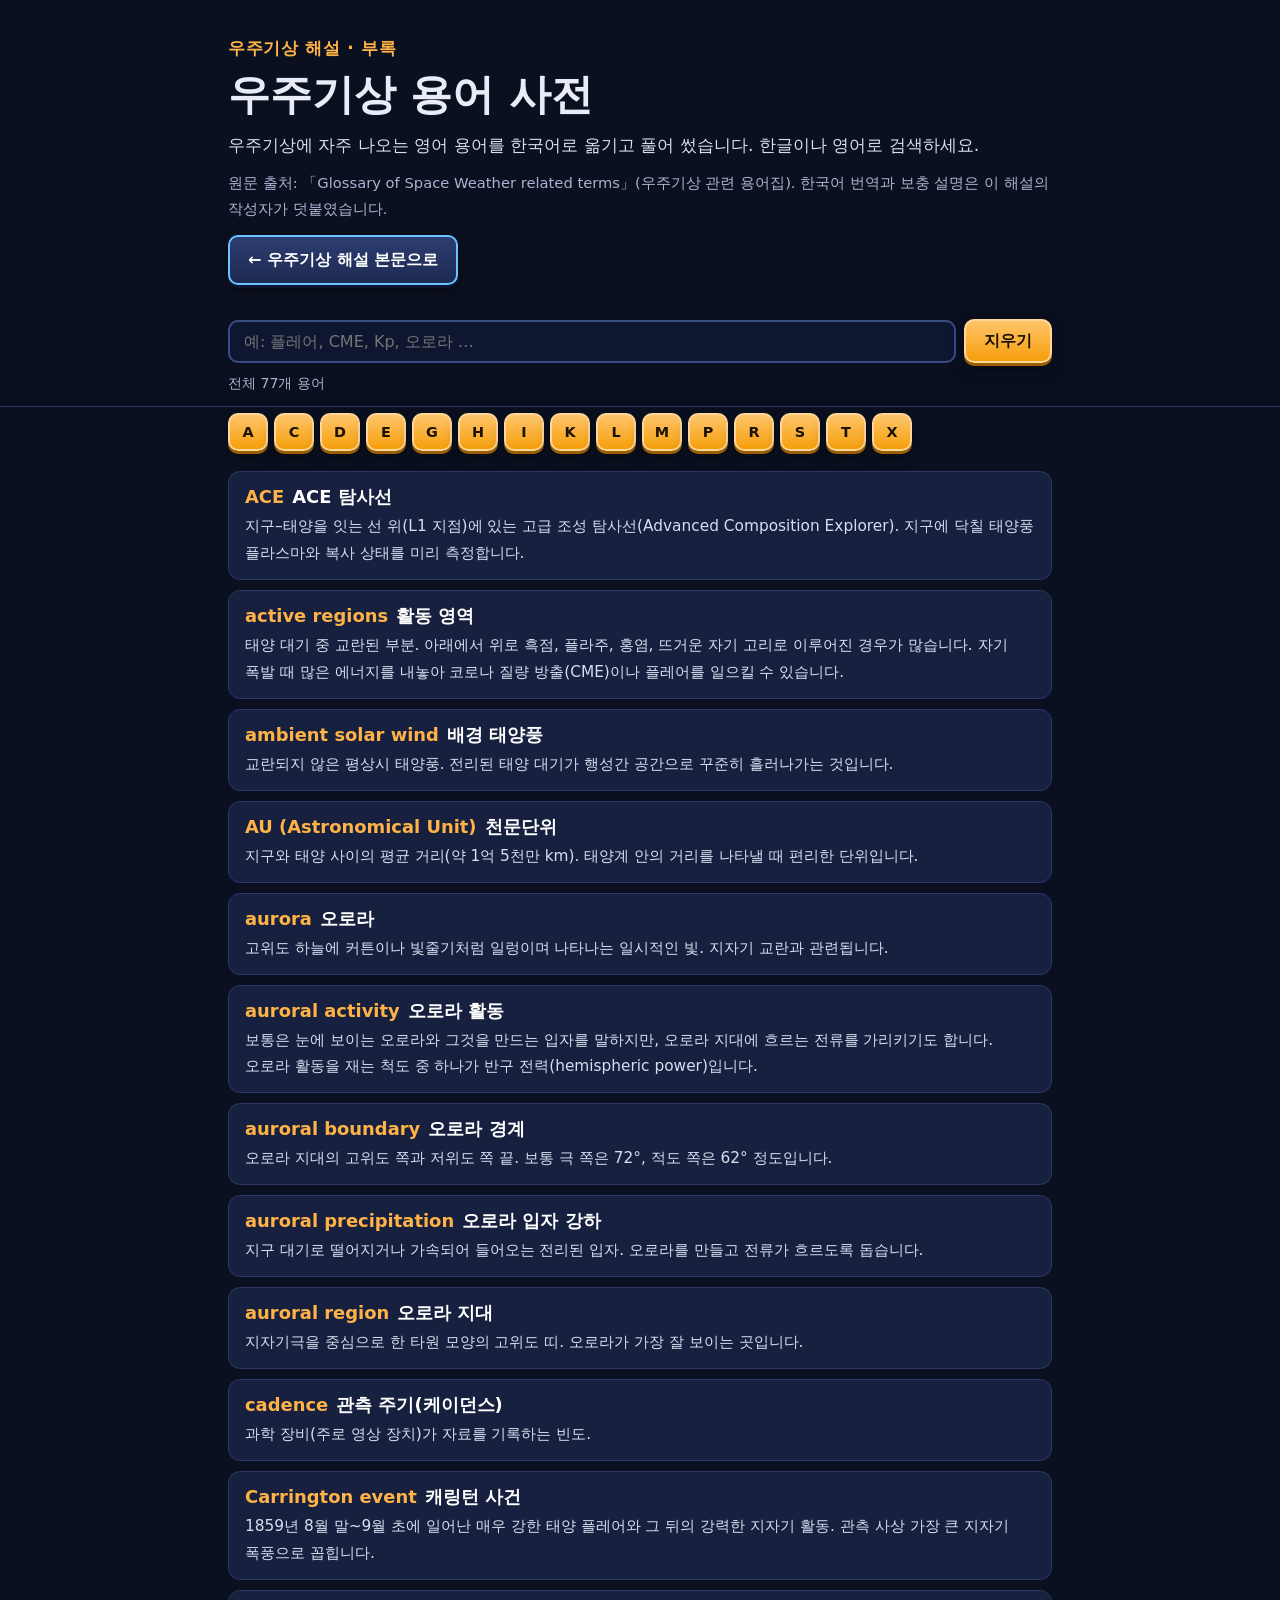
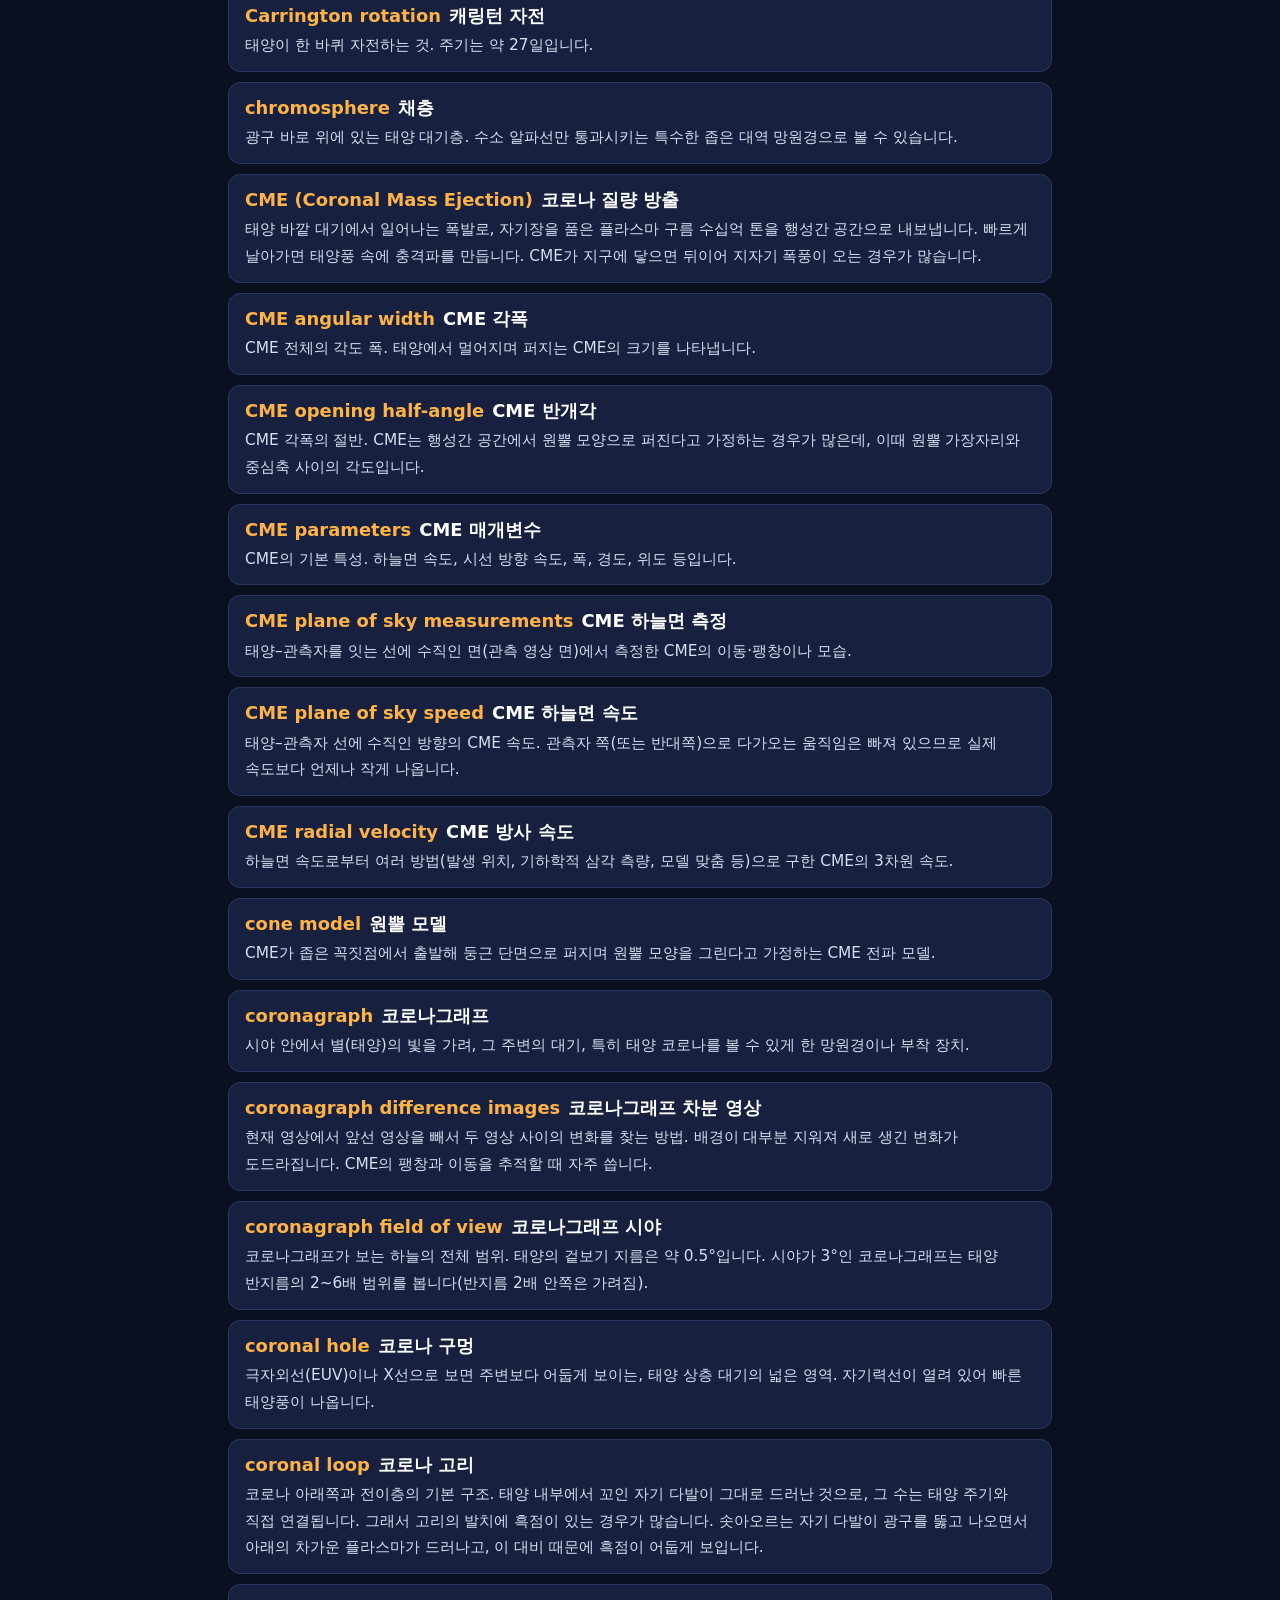
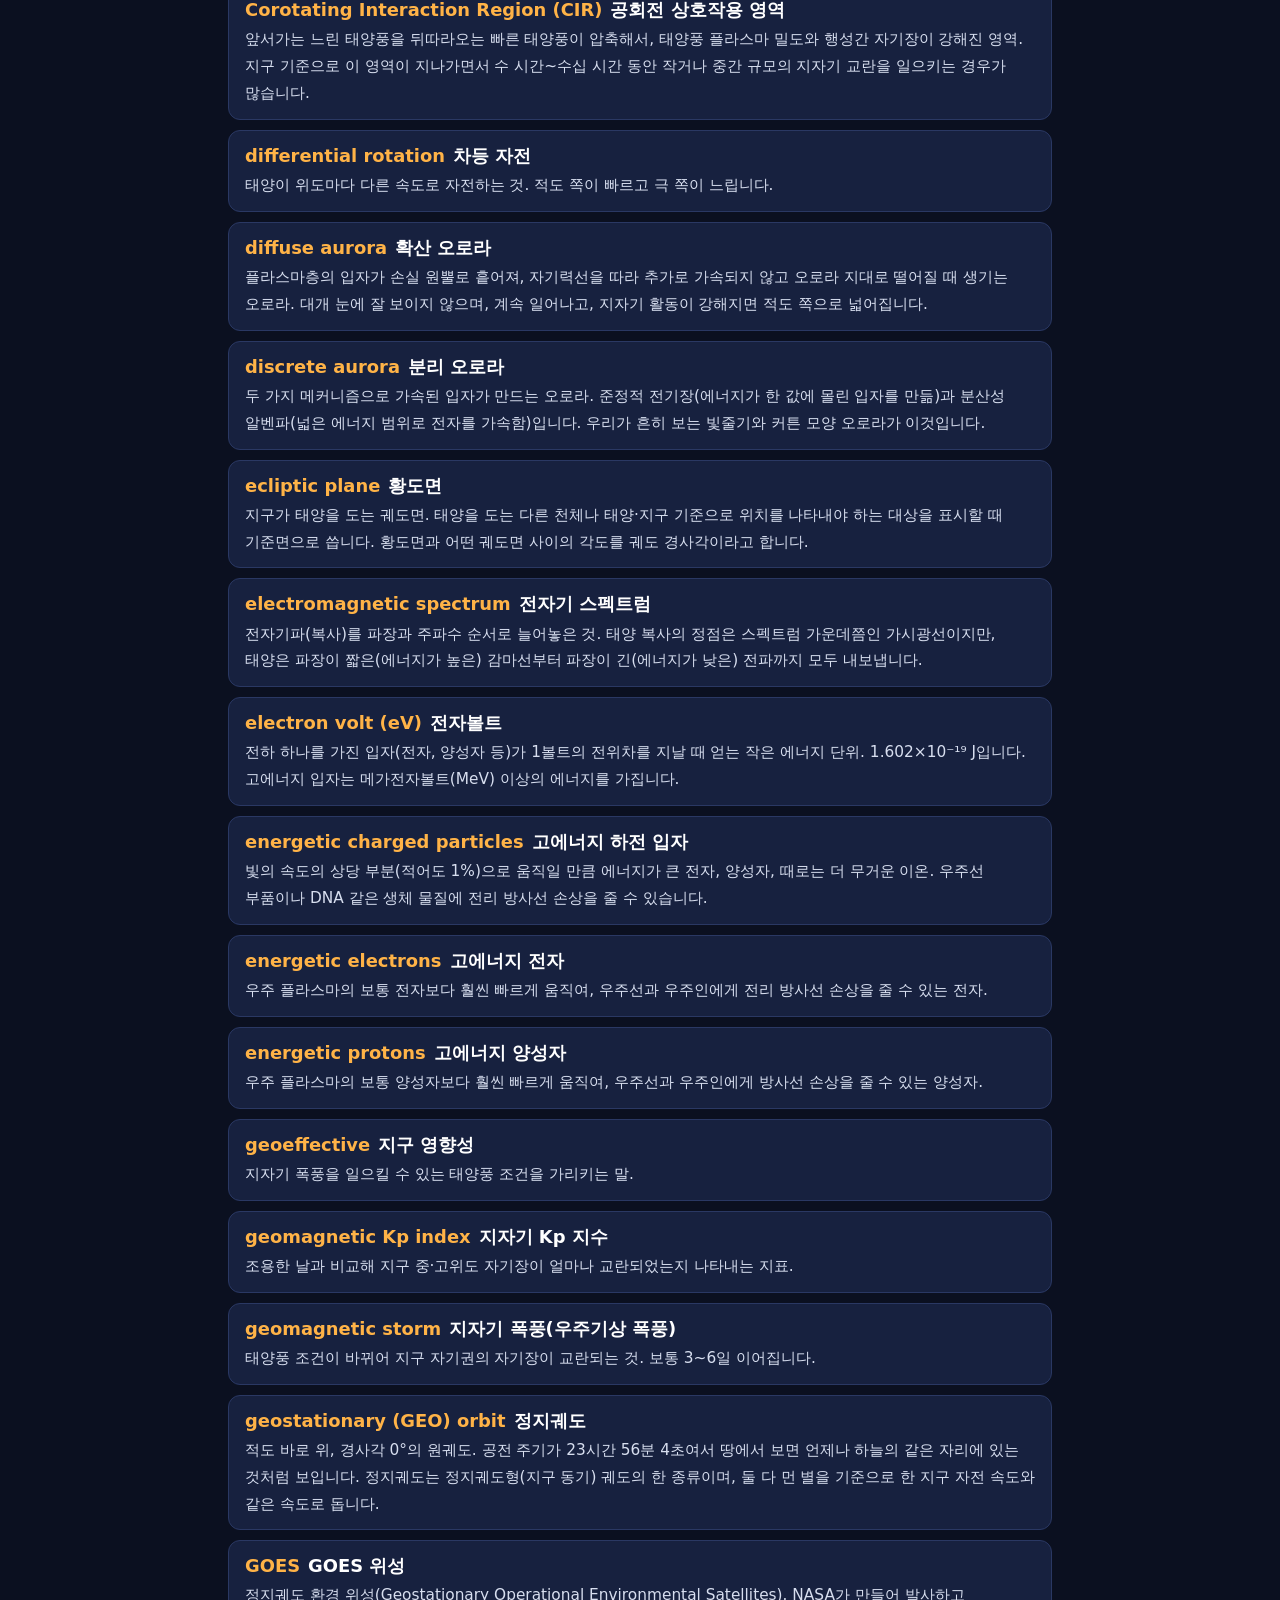
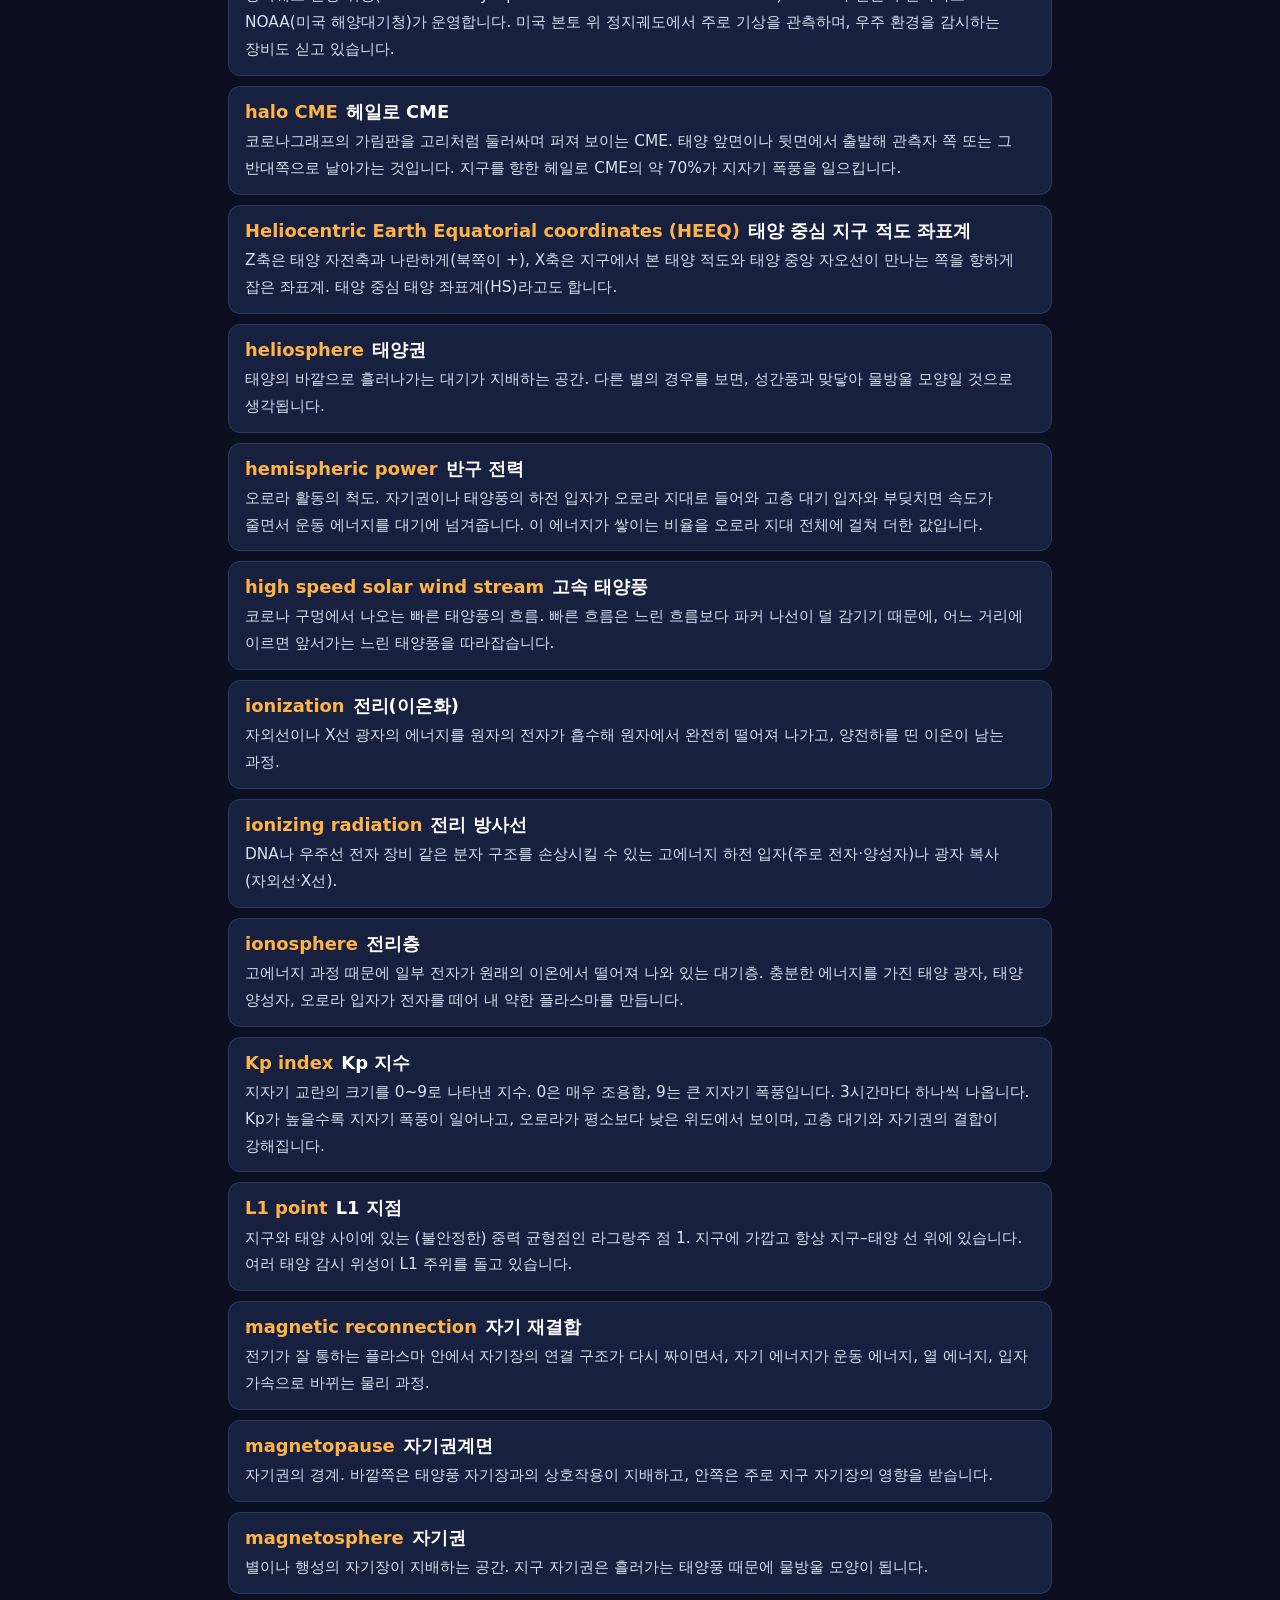
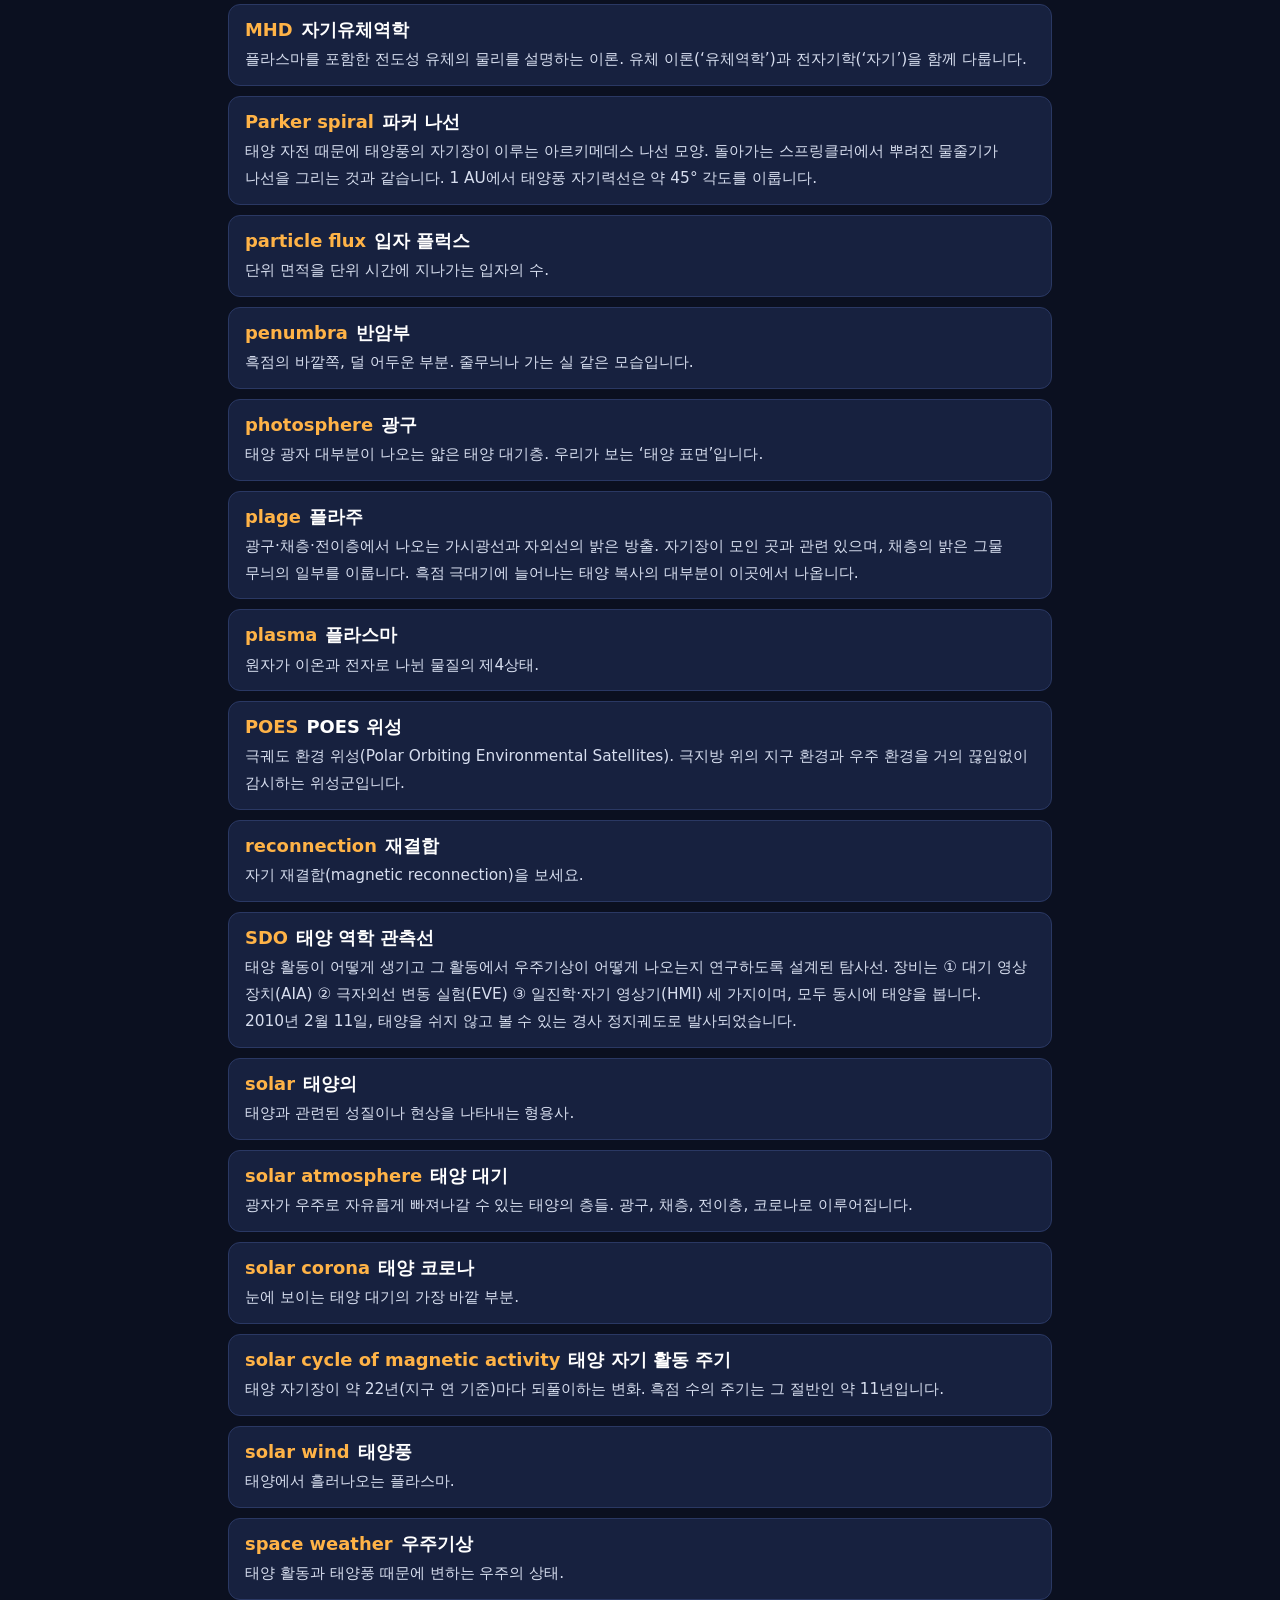
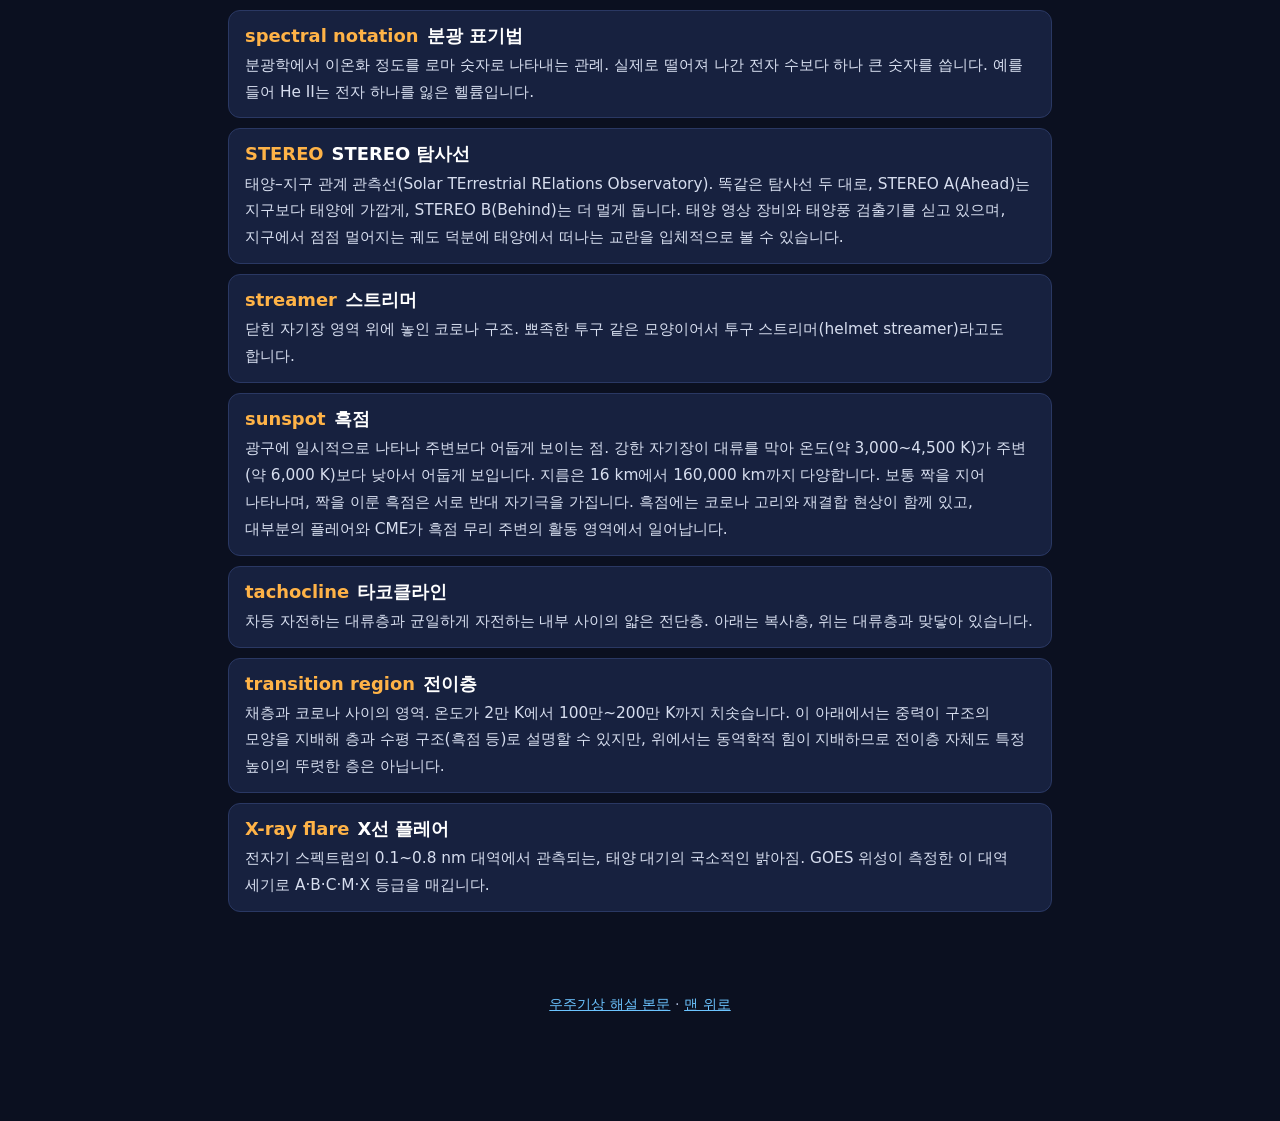
==== glossary.html @ 249c4172 "Add files via upload" ====
<!DOCTYPE html>
<html lang="ko">
<head>
<meta charset="utf-8">
<meta name="viewport" content="width=device-width, initial-scale=1">
<title>우주기상 용어 사전 — 우주기상 해설</title>
<meta name="description" content="우주기상 관련 영어 용어를 한국어로 풀어 쓴 검색형 용어 사전">
<link rel="stylesheet" href="style.css">
<style>
.gh{max-width:860px;margin:0 auto;padding:34px 18px 10px}
.gh h1{font-size:clamp(1.8rem,6vw,2.6rem);margin:6px 0 10px;line-height:1.2}
.searchbar{position:sticky;top:0;z-index:50;background:rgba(11,16,32,.95);backdrop-filter:blur(6px);-webkit-backdrop-filter:blur(6px);border-bottom:1px solid var(--line)}
.searchbar .in{max-width:860px;margin:0 auto;padding:10px 18px;display:flex;gap:8px;align-items:center;flex-wrap:wrap}
.searchbar input{flex:1;min-width:200px;font-size:16px;padding:10px 14px;border-radius:10px;border:2px solid #3a4c85;background:#0f1730;color:#fff;font-family:inherit}
.searchbar input:focus{outline:none;border-color:var(--acc2)}
.cnt{color:var(--mute);font-size:.88rem;width:100%}
.letters{display:flex;flex-wrap:wrap;gap:6px;max-width:860px;margin:6px auto 0;padding:0 18px}
.letters .btn{min-width:40px;min-height:38px;padding:4px 0;font-size:.9rem}
.terms{max-width:860px;margin:0 auto;padding:10px 18px 40px}
.term{background:var(--card);border:1px solid var(--line);border-radius:12px;padding:12px 16px;margin:10px 0;scroll-margin-top:80px}
.term h2{font-size:1.12rem;margin:0 0 4px;line-height:1.4}
.term h2 .en{color:var(--acc);font-weight:800}
.term h2 .ko{color:#fff;margin-left:8px}
.term p{margin:0;font-size:.96rem;color:#d7deef}
.term .see{font-size:.85rem;color:var(--mute);margin-top:6px}
.empty{color:var(--mute);text-align:center;padding:30px}
mark{background:#ffb34755;color:inherit;border-radius:3px}
</style>
</head>
<body>

<header class="gh">
  <p class="kicker">우주기상 해설 · 부록</p>
  <h1>우주기상 용어 사전</h1>
  <p class="lead">우주기상에 자주 나오는 영어 용어를 한국어로 옮기고 풀어 썼습니다. 한글이나 영어로 검색하세요.</p>
  <p class="note">원문 출처: 「Glossary of Space Weather related terms」(우주기상 관련 용어집). 한국어 번역과 보충 설명은 이 해설의 작성자가 덧붙였습니다.</p>
  <p><a class="btn ghost" href="index.html">← 우주기상 해설 본문으로</a></p>
</header>

<div class="searchbar">
  <div class="in">
    <input id="q" type="search" placeholder="예: 플레어, CME, Kp, 오로라 …" aria-label="용어 검색">
    <button type="button" class="btn" id="clear">지우기</button>
    <span class="cnt" id="cnt" aria-live="polite"></span>
  </div>
</div>
<nav class="letters" id="letters" aria-label="알파벳으로 이동"></nav>

<main class="terms" id="terms"></main>

<footer>
  <p><a href="index.html">우주기상 해설 본문</a> · <a href="#" id="top2">맨 위로</a></p>
</footer>
<button type="button" class="totop" id="toTop" aria-label="맨 위로 가기">▲ 맨 위로</button>

<script>
var G = [
["ACE","ACE 탐사선","지구–태양을 잇는 선 위(L1 지점)에 있는 고급 조성 탐사선(Advanced Composition Explorer). 지구에 닥칠 태양풍 플라스마와 복사 상태를 미리 측정합니다."],
["active regions","활동 영역","태양 대기 중 교란된 부분. 아래에서 위로 흑점, 플라주, 홍염, 뜨거운 자기 고리로 이루어진 경우가 많습니다. 자기 폭발 때 많은 에너지를 내놓아 코로나 질량 방출(CME)이나 플레어를 일으킬 수 있습니다."],
["ambient solar wind","배경 태양풍","교란되지 않은 평상시 태양풍. 전리된 태양 대기가 행성간 공간으로 꾸준히 흘러나가는 것입니다."],
["AU (Astronomical Unit)","천문단위","지구와 태양 사이의 평균 거리(약 1억 5천만 km). 태양계 안의 거리를 나타낼 때 편리한 단위입니다."],
["aurora","오로라","고위도 하늘에 커튼이나 빛줄기처럼 일렁이며 나타나는 일시적인 빛. 지자기 교란과 관련됩니다."],
["auroral region","오로라 지대","지자기극을 중심으로 한 타원 모양의 고위도 띠. 오로라가 가장 잘 보이는 곳입니다."],
["auroral activity","오로라 활동","보통은 눈에 보이는 오로라와 그것을 만드는 입자를 말하지만, 오로라 지대에 흐르는 전류를 가리키기도 합니다. 오로라 활동을 재는 척도 중 하나가 반구 전력(hemispheric power)입니다."],
["auroral boundary","오로라 경계","오로라 지대의 고위도 쪽과 저위도 쪽 끝. 보통 극 쪽은 72°, 적도 쪽은 62° 정도입니다."],
["auroral precipitation","오로라 입자 강하","지구 대기로 떨어지거나 가속되어 들어오는 전리된 입자. 오로라를 만들고 전류가 흐르도록 돕습니다."],
["cadence","관측 주기(케이던스)","과학 장비(주로 영상 장치)가 자료를 기록하는 빈도."],
["Carrington event","캐링턴 사건","1859년 8월 말~9월 초에 일어난 매우 강한 태양 플레어와 그 뒤의 강력한 지자기 활동. 관측 사상 가장 큰 지자기 폭풍으로 꼽힙니다."],
["Carrington rotation","캐링턴 자전","태양이 한 바퀴 자전하는 것. 주기는 약 27일입니다."],
["chromosphere","채층","광구 바로 위에 있는 태양 대기층. 수소 알파선만 통과시키는 특수한 좁은 대역 망원경으로 볼 수 있습니다."],
["Corotating Interaction Region (CIR)","공회전 상호작용 영역","앞서가는 느린 태양풍을 뒤따라오는 빠른 태양풍이 압축해서, 태양풍 플라스마 밀도와 행성간 자기장이 강해진 영역. 지구 기준으로 이 영역이 지나가면서 수 시간~수십 시간 동안 작거나 중간 규모의 지자기 교란을 일으키는 경우가 많습니다."],
["CME (Coronal Mass Ejection)","코로나 질량 방출","태양 바깥 대기에서 일어나는 폭발로, 자기장을 품은 플라스마 구름 수십억 톤을 행성간 공간으로 내보냅니다. 빠르게 날아가면 태양풍 속에 충격파를 만듭니다. CME가 지구에 닿으면 뒤이어 지자기 폭풍이 오는 경우가 많습니다."],
["CME angular width","CME 각폭","CME 전체의 각도 폭. 태양에서 멀어지며 퍼지는 CME의 크기를 나타냅니다."],
["CME opening half-angle","CME 반개각","CME 각폭의 절반. CME는 행성간 공간에서 원뿔 모양으로 퍼진다고 가정하는 경우가 많은데, 이때 원뿔 가장자리와 중심축 사이의 각도입니다."],
["CME parameters","CME 매개변수","CME의 기본 특성. 하늘면 속도, 시선 방향 속도, 폭, 경도, 위도 등입니다."],
["CME plane of sky measurements","CME 하늘면 측정","태양–관측자를 잇는 선에 수직인 면(관측 영상 면)에서 측정한 CME의 이동·팽창이나 모습."],
["CME plane of sky speed","CME 하늘면 속도","태양–관측자 선에 수직인 방향의 CME 속도. 관측자 쪽(또는 반대쪽)으로 다가오는 움직임은 빠져 있으므로 실제 속도보다 언제나 작게 나옵니다."],
["CME radial velocity","CME 방사 속도","하늘면 속도로부터 여러 방법(발생 위치, 기하학적 삼각 측량, 모델 맞춤 등)으로 구한 CME의 3차원 속도."],
["cone model","원뿔 모델","CME가 좁은 꼭짓점에서 출발해 둥근 단면으로 퍼지며 원뿔 모양을 그린다고 가정하는 CME 전파 모델."],
["coronagraph","코로나그래프","시야 안에서 별(태양)의 빛을 가려, 그 주변의 대기, 특히 태양 코로나를 볼 수 있게 한 망원경이나 부착 장치."],
["coronagraph field of view","코로나그래프 시야","코로나그래프가 보는 하늘의 전체 범위. 태양의 겉보기 지름은 약 0.5°입니다. 시야가 3°인 코로나그래프는 태양 반지름의 2~6배 범위를 봅니다(반지름 2배 안쪽은 가려짐)."],
["coronagraph difference images","코로나그래프 차분 영상","현재 영상에서 앞선 영상을 빼서 두 영상 사이의 변화를 찾는 방법. 배경이 대부분 지워져 새로 생긴 변화가 도드라집니다. CME의 팽창과 이동을 추적할 때 자주 씁니다."],
["coronal hole","코로나 구멍","극자외선(EUV)이나 X선으로 보면 주변보다 어둡게 보이는, 태양 상층 대기의 넓은 영역. 자기력선이 열려 있어 빠른 태양풍이 나옵니다."],
["coronal loop","코로나 고리","코로나 아래쪽과 전이층의 기본 구조. 태양 내부에서 꼬인 자기 다발이 그대로 드러난 것으로, 그 수는 태양 주기와 직접 연결됩니다. 그래서 고리의 발치에 흑점이 있는 경우가 많습니다. 솟아오르는 자기 다발이 광구를 뚫고 나오면서 아래의 차가운 플라스마가 드러나고, 이 대비 때문에 흑점이 어둡게 보입니다."],
["differential rotation","차등 자전","태양이 위도마다 다른 속도로 자전하는 것. 적도 쪽이 빠르고 극 쪽이 느립니다."],
["diffuse aurora","확산 오로라","플라스마층의 입자가 손실 원뿔로 흩어져, 자기력선을 따라 추가로 가속되지 않고 오로라 지대로 떨어질 때 생기는 오로라. 대개 눈에 잘 보이지 않으며, 계속 일어나고, 지자기 활동이 강해지면 적도 쪽으로 넓어집니다."],
["discrete aurora","분리 오로라","두 가지 메커니즘으로 가속된 입자가 만드는 오로라. 준정적 전기장(에너지가 한 값에 몰린 입자를 만듦)과 분산성 알벤파(넓은 에너지 범위로 전자를 가속함)입니다. 우리가 흔히 보는 빛줄기와 커튼 모양 오로라가 이것입니다."],
["ecliptic plane","황도면","지구가 태양을 도는 궤도면. 태양을 도는 다른 천체나 태양·지구 기준으로 위치를 나타내야 하는 대상을 표시할 때 기준면으로 씁니다. 황도면과 어떤 궤도면 사이의 각도를 궤도 경사각이라고 합니다."],
["electromagnetic spectrum","전자기 스펙트럼","전자기파(복사)를 파장과 주파수 순서로 늘어놓은 것. 태양 복사의 정점은 스펙트럼 가운데쯤인 가시광선이지만, 태양은 파장이 짧은(에너지가 높은) 감마선부터 파장이 긴(에너지가 낮은) 전파까지 모두 내보냅니다."],
["electron volt (eV)","전자볼트","전하 하나를 가진 입자(전자, 양성자 등)가 1볼트의 전위차를 지날 때 얻는 작은 에너지 단위. 1.602×10⁻¹⁹ J입니다. 고에너지 입자는 메가전자볼트(MeV) 이상의 에너지를 가집니다."],
["energetic charged particles","고에너지 하전 입자","빛의 속도의 상당 부분(적어도 1%)으로 움직일 만큼 에너지가 큰 전자, 양성자, 때로는 더 무거운 이온. 우주선 부품이나 DNA 같은 생체 물질에 전리 방사선 손상을 줄 수 있습니다."],
["energetic electrons","고에너지 전자","우주 플라스마의 보통 전자보다 훨씬 빠르게 움직여, 우주선과 우주인에게 전리 방사선 손상을 줄 수 있는 전자."],
["energetic protons","고에너지 양성자","우주 플라스마의 보통 양성자보다 훨씬 빠르게 움직여, 우주선과 우주인에게 방사선 손상을 줄 수 있는 양성자."],
["geoeffective","지구 영향성","지자기 폭풍을 일으킬 수 있는 태양풍 조건을 가리키는 말."],
["geomagnetic storm","지자기 폭풍(우주기상 폭풍)","태양풍 조건이 바뀌어 지구 자기권의 자기장이 교란되는 것. 보통 3~6일 이어집니다."],
["geomagnetic Kp index","지자기 Kp 지수","조용한 날과 비교해 지구 중·고위도 자기장이 얼마나 교란되었는지 나타내는 지표."],
["geostationary (GEO) orbit","정지궤도","적도 바로 위, 경사각 0°의 원궤도. 공전 주기가 23시간 56분 4초여서 땅에서 보면 언제나 하늘의 같은 자리에 있는 것처럼 보입니다. 정지궤도는 정지궤도형(지구 동기) 궤도의 한 종류이며, 둘 다 먼 별을 기준으로 한 지구 자전 속도와 같은 속도로 돕니다."],
["GOES","GOES 위성","정지궤도 환경 위성(Geostationary Operational Environmental Satellites). NASA가 만들어 발사하고 NOAA(미국 해양대기청)가 운영합니다. 미국 본토 위 정지궤도에서 주로 기상을 관측하며, 우주 환경을 감시하는 장비도 싣고 있습니다."],
["halo CME","헤일로 CME","코로나그래프의 가림판을 고리처럼 둘러싸며 퍼져 보이는 CME. 태양 앞면이나 뒷면에서 출발해 관측자 쪽 또는 그 반대쪽으로 날아가는 것입니다. 지구를 향한 헤일로 CME의 약 70%가 지자기 폭풍을 일으킵니다."],
["Heliocentric Earth Equatorial coordinates (HEEQ)","태양 중심 지구 적도 좌표계","Z축은 태양 자전축과 나란하게(북쪽이 +), X축은 지구에서 본 태양 적도와 태양 중앙 자오선이 만나는 쪽을 향하게 잡은 좌표계. 태양 중심 태양 좌표계(HS)라고도 합니다."],
["heliosphere","태양권","태양의 바깥으로 흘러나가는 대기가 지배하는 공간. 다른 별의 경우를 보면, 성간풍과 맞닿아 물방울 모양일 것으로 생각됩니다."],
["hemispheric power","반구 전력","오로라 활동의 척도. 자기권이나 태양풍의 하전 입자가 오로라 지대로 들어와 고층 대기 입자와 부딪치면 속도가 줄면서 운동 에너지를 대기에 넘겨줍니다. 이 에너지가 쌓이는 비율을 오로라 지대 전체에 걸쳐 더한 값입니다."],
["high speed solar wind stream","고속 태양풍","코로나 구멍에서 나오는 빠른 태양풍의 흐름. 빠른 흐름은 느린 흐름보다 파커 나선이 덜 감기기 때문에, 어느 거리에 이르면 앞서가는 느린 태양풍을 따라잡습니다."],
["ionization","전리(이온화)","자외선이나 X선 광자의 에너지를 원자의 전자가 흡수해 원자에서 완전히 떨어져 나가고, 양전하를 띤 이온이 남는 과정."],
["ionizing radiation","전리 방사선","DNA나 우주선 전자 장비 같은 분자 구조를 손상시킬 수 있는 고에너지 하전 입자(주로 전자·양성자)나 광자 복사(자외선·X선)."],
["ionosphere","전리층","고에너지 과정 때문에 일부 전자가 원래의 이온에서 떨어져 나와 있는 대기층. 충분한 에너지를 가진 태양 광자, 태양 양성자, 오로라 입자가 전자를 떼어 내 약한 플라스마를 만듭니다."],
["Kp index","Kp 지수","지자기 교란의 크기를 0~9로 나타낸 지수. 0은 매우 조용함, 9는 큰 지자기 폭풍입니다. 3시간마다 하나씩 나옵니다. Kp가 높을수록 지자기 폭풍이 일어나고, 오로라가 평소보다 낮은 위도에서 보이며, 고층 대기와 자기권의 결합이 강해집니다."],
["L1 point","L1 지점","지구와 태양 사이에 있는 (불안정한) 중력 균형점인 라그랑주 점 1. 지구에 가깝고 항상 지구–태양 선 위에 있습니다. 여러 태양 감시 위성이 L1 주위를 돌고 있습니다."],
["magnetic reconnection","자기 재결합","전기가 잘 통하는 플라스마 안에서 자기장의 연결 구조가 다시 짜이면서, 자기 에너지가 운동 에너지, 열 에너지, 입자 가속으로 바뀌는 물리 과정."],
["magnetopause","자기권계면","자기권의 경계. 바깥쪽은 태양풍 자기장과의 상호작용이 지배하고, 안쪽은 주로 지구 자기장의 영향을 받습니다."],
["magnetosphere","자기권","별이나 행성의 자기장이 지배하는 공간. 지구 자기권은 흘러가는 태양풍 때문에 물방울 모양이 됩니다."],
["MHD","자기유체역학","플라스마를 포함한 전도성 유체의 물리를 설명하는 이론. 유체 이론(‘유체역학’)과 전자기학(‘자기’)을 함께 다룹니다."],
["Parker spiral","파커 나선","태양 자전 때문에 태양풍의 자기장이 이루는 아르키메데스 나선 모양. 돌아가는 스프링클러에서 뿌려진 물줄기가 나선을 그리는 것과 같습니다. 1 AU에서 태양풍 자기력선은 약 45° 각도를 이룹니다."],
["particle flux","입자 플럭스","단위 면적을 단위 시간에 지나가는 입자의 수."],
["penumbra","반암부","흑점의 바깥쪽, 덜 어두운 부분. 줄무늬나 가는 실 같은 모습입니다."],
["photosphere","광구","태양 광자 대부분이 나오는 얇은 태양 대기층. 우리가 보는 ‘태양 표면’입니다."],
["plage","플라주","광구·채층·전이층에서 나오는 가시광선과 자외선의 밝은 방출. 자기장이 모인 곳과 관련 있으며, 채층의 밝은 그물 무늬의 일부를 이룹니다. 흑점 극대기에 늘어나는 태양 복사의 대부분이 이곳에서 나옵니다."],
["plasma","플라스마","원자가 이온과 전자로 나뉜 물질의 제4상태."],
["POES","POES 위성","극궤도 환경 위성(Polar Orbiting Environmental Satellites). 극지방 위의 지구 환경과 우주 환경을 거의 끊임없이 감시하는 위성군입니다."],
["reconnection","재결합","자기 재결합(magnetic reconnection)을 보세요."],
["SDO","태양 역학 관측선","태양 활동이 어떻게 생기고 그 활동에서 우주기상이 어떻게 나오는지 연구하도록 설계된 탐사선. 장비는 ① 대기 영상 장치(AIA) ② 극자외선 변동 실험(EVE) ③ 일진학·자기 영상기(HMI) 세 가지이며, 모두 동시에 태양을 봅니다. 2010년 2월 11일, 태양을 쉬지 않고 볼 수 있는 경사 정지궤도로 발사되었습니다."],
["solar","태양의","태양과 관련된 성질이나 현상을 나타내는 형용사."],
["solar atmosphere","태양 대기","광자가 우주로 자유롭게 빠져나갈 수 있는 태양의 층들. 광구, 채층, 전이층, 코로나로 이루어집니다."],
["solar corona","태양 코로나","눈에 보이는 태양 대기의 가장 바깥 부분."],
["solar cycle of magnetic activity","태양 자기 활동 주기","태양 자기장이 약 22년(지구 연 기준)마다 되풀이하는 변화. 흑점 수의 주기는 그 절반인 약 11년입니다."],
["solar wind","태양풍","태양에서 흘러나오는 플라스마."],
["space weather","우주기상","태양 활동과 태양풍 때문에 변하는 우주의 상태."],
["spectral notation","분광 표기법","분광학에서 이온화 정도를 로마 숫자로 나타내는 관례. 실제로 떨어져 나간 전자 수보다 하나 큰 숫자를 씁니다. 예를 들어 He II는 전자 하나를 잃은 헬륨입니다."],
["STEREO","STEREO 탐사선","태양–지구 관계 관측선(Solar TErrestrial RElations Observatory). 똑같은 탐사선 두 대로, STEREO A(Ahead)는 지구보다 태양에 가깝게, STEREO B(Behind)는 더 멀게 돕니다. 태양 영상 장비와 태양풍 검출기를 싣고 있으며, 지구에서 점점 멀어지는 궤도 덕분에 태양에서 떠나는 교란을 입체적으로 볼 수 있습니다."],
["streamer","스트리머","닫힌 자기장 영역 위에 놓인 코로나 구조. 뾰족한 투구 같은 모양이어서 투구 스트리머(helmet streamer)라고도 합니다."],
["sunspot","흑점","광구에 일시적으로 나타나 주변보다 어둡게 보이는 점. 강한 자기장이 대류를 막아 온도(약 3,000~4,500 K)가 주변(약 6,000 K)보다 낮아서 어둡게 보입니다. 지름은 16 km에서 160,000 km까지 다양합니다. 보통 짝을 지어 나타나며, 짝을 이룬 흑점은 서로 반대 자기극을 가집니다. 흑점에는 코로나 고리와 재결합 현상이 함께 있고, 대부분의 플레어와 CME가 흑점 무리 주변의 활동 영역에서 일어납니다."],
["tachocline","타코클라인","차등 자전하는 대류층과 균일하게 자전하는 내부 사이의 얇은 전단층. 아래는 복사층, 위는 대류층과 맞닿아 있습니다."],
["transition region","전이층","채층과 코로나 사이의 영역. 온도가 2만 K에서 100만~200만 K까지 치솟습니다. 이 아래에서는 중력이 구조의 모양을 지배해 층과 수평 구조(흑점 등)로 설명할 수 있지만, 위에서는 동역학적 힘이 지배하므로 전이층 자체도 특정 높이의 뚜렷한 층은 아닙니다."],
["X-ray flare","X선 플레어","전자기 스펙트럼의 0.1~0.8 nm 대역에서 관측되는, 태양 대기의 국소적인 밝아짐. GOES 위성이 측정한 이 대역 세기로 A·B·C·M·X 등급을 매깁니다."]
];

(function(){
  var box = document.getElementById('terms'), q = document.getElementById('q'),
      cnt = document.getElementById('cnt'), letters = document.getElementById('letters');
  G.sort(function(a,b){ return a[0].toLowerCase().localeCompare(b[0].toLowerCase()); });
  function esc(s){ return s.replace(/[&<>"]/g, function(c){ return {'&':'&amp;','<':'&lt;','>':'&gt;','"':'&quot;'}[c]; }); }
  function hl(s, k){
    s = esc(s); if (!k) return s;
    var re = new RegExp('(' + k.replace(/[.*+?^${}()|[\]\\]/g, '\\$&') + ')', 'gi');
    return s.replace(re, '<mark>$1</mark>');
  }
  function idOf(t){ return 't-' + t.toLowerCase().replace(/[^a-z0-9]+/g, '-'); }
  function render(){
    var k = q.value.trim(), kl = k.toLowerCase(), html = '', n = 0;
    G.forEach(function(g){
      if (kl && (g[0] + ' ' + g[1] + ' ' + g[2]).toLowerCase().indexOf(kl) < 0) return;
      n++;
      html += '<article class="term" id="' + idOf(g[0]) + '"><h2><span class="en">' + hl(g[0], k) +
              '</span><span class="ko">' + hl(g[1], k) + '</span></h2><p>' + hl(g[2], k) + '</p></article>';
    });
    box.innerHTML = html || '<p class="empty">찾는 용어가 없습니다. 다른 낱말로 검색해 보세요.</p>';
    cnt.textContent = k ? ('“' + k + '” 검색 결과 ' + n + '개') : ('전체 ' + G.length + '개 용어');
    letters.style.display = k ? 'none' : '';
  }
  var seen = {};
  G.forEach(function(g){
    var L = g[0][0].toUpperCase();
    if (seen[L]) return; seen[L] = 1;
    var b = document.createElement('button');
    b.type = 'button'; b.className = 'btn'; b.textContent = L;
    b.setAttribute('aria-label', L + '로 시작하는 용어로 이동');
    b.addEventListener('click', function(){
      var el = document.getElementById(idOf(g[0]));
      if (el) el.scrollIntoView({behavior: 'smooth', block: 'start'});
    });
    letters.appendChild(b);
  });
  q.addEventListener('input', render);
  document.getElementById('clear').addEventListener('click', function(){ q.value = ''; render(); q.focus(); });
  var tt = document.getElementById('toTop');
  function top(e){ if (e) e.preventDefault(); window.scrollTo({top: 0, behavior: 'smooth'}); }
  tt.addEventListener('click', top); document.getElementById('top2').addEventListener('click', top);
  window.addEventListener('scroll', function(){ tt.classList.toggle('show', window.scrollY > 600); }, {passive: true});
  render();
})();
</script>
</body>
</html>
---- style.css ----
:root{
  --bg:#0b1020; --bg2:#121a33; --card:#17213f; --line:#2a3863;
  --ink:#e8ecf7; --mute:#a9b4d0; --acc:#ffb347; --acc2:#6cc4ff; --red:#ff6b6b; --grn:#6ee7a8;
  --navh:52px;
}
*{box-sizing:border-box}
html{scroll-behavior:smooth;-webkit-text-size-adjust:100%}
body{margin:0;background:var(--bg);color:var(--ink);font-family:"Pretendard","Apple SD Gothic Neo","Noto Sans KR","Malgun Gothic",system-ui,sans-serif;line-height:1.75;font-size:17px;word-break:keep-all;overflow-wrap:break-word}
img{max-width:100%;height:auto;display:block}
a{color:var(--acc2)}
b{color:#fff}

/* ---------- 머리 ---------- */
.hero{position:relative;overflow:hidden;min-height:440px;display:flex;align-items:flex-end}
.hero-bg{position:absolute;inset:0;width:100%;height:100%;object-fit:cover;opacity:.55}
.hero::after{content:"";position:absolute;inset:0;background:linear-gradient(180deg,rgba(11,16,32,.15) 0%,rgba(11,16,32,.85) 70%,var(--bg) 100%)}
.hero-in{position:relative;z-index:1;max-width:860px;margin:0 auto;padding:60px 20px 34px;width:100%}
.kicker{color:var(--acc);font-weight:700;letter-spacing:.04em;margin:0 0 6px}
.hero h1{font-size:clamp(2.2rem,7vw,3.6rem);line-height:1.15;margin:0 0 12px}
.hero h1 span{display:block;font-size:.42em;color:var(--mute);font-weight:500;letter-spacing:.08em;margin-top:6px}
.lead{font-size:1.08rem;color:#d7deef;margin:0 0 10px}
.hero-src{font-size:.78rem;color:var(--mute);margin:0 0 16px}
.hero-btns{display:flex;flex-wrap:wrap;gap:10px}

/* ---------- 버튼 (누를 수 있는 것은 모두 이 모양) ---------- */
.btn{display:inline-flex;align-items:center;justify-content:center;gap:6px;min-height:44px;padding:9px 18px;border-radius:10px;
  background:linear-gradient(180deg,#ffc56b,#f59e0b);color:#1b1300;font-weight:800;font-size:1rem;text-decoration:none;
  border:2px solid #ffd79a;box-shadow:0 3px 0 #9a5f00,0 6px 14px rgba(0,0,0,.35);cursor:pointer;font-family:inherit;
  transition:transform .08s,box-shadow .08s,filter .15s;-webkit-tap-highlight-color:transparent}
.btn:hover{filter:brightness(1.07)}
.btn:active{transform:translateY(3px);box-shadow:0 0 0 #9a5f00,0 2px 6px rgba(0,0,0,.35)}
.btn:focus-visible{outline:3px solid #fff;outline-offset:2px}
.btn:disabled{filter:grayscale(1) brightness(.6);cursor:not-allowed;transform:none;box-shadow:0 3px 0 #444}
.btn.ghost{background:linear-gradient(180deg,#2c3d70,#1d2a52);color:#fff;border-color:#6cc4ff;box-shadow:0 3px 0 #0d1530,0 6px 14px rgba(0,0,0,.35)}
.btn.big{font-size:1.1rem;padding:12px 26px}

/* ---------- 고정 목차 ---------- */
.toc{position:sticky;top:0;z-index:50;background:rgba(11,16,32,.94);backdrop-filter:blur(6px);-webkit-backdrop-filter:blur(6px);border-bottom:1px solid var(--line)}
.toc-in{display:flex;gap:6px;overflow-x:auto;padding:8px 12px;max-width:1100px;margin:0 auto;scrollbar-width:thin;-webkit-overflow-scrolling:touch}
.toc a{flex:0 0 auto;padding:6px 12px;border-radius:999px;border:1.5px solid #3a4c85;background:#162147;color:#dfe6ff;text-decoration:none;font-size:.88rem;font-weight:600;white-space:nowrap;min-height:34px;display:flex;align-items:center}
.toc a:hover{border-color:var(--acc2)}
.toc a.on{background:var(--acc);border-color:var(--acc);color:#1b1300}

/* ---------- 본문 ---------- */
main{max-width:860px;margin:0 auto;padding:0 18px 40px}
section{padding:44px 0 18px;border-bottom:1px solid var(--line);scroll-margin-top:calc(var(--navh) + 6px)}
.chap{color:var(--acc);font-weight:800;margin:0;font-size:.9rem;letter-spacing:.1em}
h2{font-size:clamp(1.55rem,4.6vw,2.1rem);line-height:1.3;margin:4px 0 18px}
h3{font-size:1.3rem;margin:34px 0 10px;padding-left:12px;border-left:4px solid var(--acc2)}
h4{font-size:1.08rem;margin:24px 0 6px;color:var(--acc2)}
p{margin:0 0 14px}
ul,ol{padding-left:1.3em;margin:0 0 16px}
li{margin:4px 0}
.tight li{margin:2px 0}
.note{font-size:.92rem;color:var(--mute)}
.center{text-align:center}
.formula{text-align:center;font-size:1.1rem;background:var(--bg2);border-radius:10px;padding:10px;font-family:"Cambria Math","Times New Roman",serif}

.callout{background:var(--bg2);border:1px solid var(--line);border-left:5px solid var(--acc2);border-radius:10px;padding:14px 16px;margin:18px 0}
.callout.key{border-left-color:var(--acc)}
.callout.warn{border-left-color:var(--red)}

.defs{display:grid;grid-template-columns:1fr 1fr;gap:12px;margin:12px 0 18px}
.def{background:var(--card);border:1px solid var(--line);border-radius:12px;padding:12px 14px;font-size:.95rem}
.def.wide{grid-column:1/-1}
.def p{margin:0 0 6px}
.def .who{color:var(--acc);font-weight:800;font-size:.85rem}
.grid2{display:grid;grid-template-columns:1fr 1fr;gap:12px;margin:12px 0 18px}
.card{background:var(--card);border:1px solid var(--line);border-radius:12px;padding:12px 14px;font-size:.95rem}
.card.good{border-top:4px solid var(--grn)}
.card.bad{border-top:4px solid var(--red)}
.tag{display:inline-block;font-size:.8rem;font-weight:800;padding:2px 10px;border-radius:6px;margin:0 0 8px}
.tag.driver{background:#3b2a07;color:#ffd08a}
.tag.resp{background:#0d2f45;color:#9edbff}
.steps li{margin:8px 0}

.tablewrap{overflow-x:auto;margin:12px 0 18px;-webkit-overflow-scrolling:touch}
table{border-collapse:collapse;width:100%;font-size:.93rem;min-width:420px}
th,td{border:1px solid var(--line);padding:8px 10px;text-align:left;vertical-align:top}
th{background:#1d2950;color:#fff}
td{background:#111935}
table.center td,table.center th{text-align:center}
table.small{font-size:.85rem}
tr.q td{background:#0f2b22} tr.u td{background:#2a2a10} tr.s td{background:#3a1f0c} tr.x td{background:#3d1013}
.pill{display:inline-block;width:1.6em;text-align:center;border-radius:5px;font-weight:900;color:#000;margin-right:4px}
.pill.r{background:#ffb347}.pill.s{background:#ff8a8a}.pill.g{background:#7fd7ff}

/* ---------- 그림 ---------- */
.fig{margin:20px 0 24px;background:#fff;border-radius:12px;overflow:hidden;border:1px solid var(--line)}
.fig .zoom{display:block;width:100%;padding:0;margin:0;border:0;background:#fff;cursor:zoom-in;position:relative}
.fig .zoom img{margin:0 auto;max-height:620px;width:auto;max-width:100%}
.fig .zoom::after{content:"🔍 크게 보기";position:absolute;right:8px;bottom:8px;background:rgba(10,16,34,.85);color:#fff;font-size:.78rem;font-weight:700;padding:4px 10px;border-radius:8px;border:1.5px solid #ffd79a}
.fig figcaption{background:var(--card);padding:10px 14px 12px;font-size:.92rem;color:#d7deef;line-height:1.6}
.fig .src{display:block;margin-top:6px;font-size:.78rem;color:var(--mute)}
.fig .src::before{content:"출처 · "}

/* ---------- 시간표 ---------- */
.timeline{display:grid;gap:12px;margin:16px 0 20px}
.tl{background:var(--card);border-radius:12px;padding:12px 16px;border-left:6px solid}
.tl p{margin:0 0 6px}
.tl .when{font-size:1.4rem;font-weight:900}
.tl .what{font-weight:800}
.t1{border-color:#ffd166}.t1 .when{color:#ffd166}
.t2{border-color:#ff8a8a}.t2 .when{color:#ff8a8a}
.t3{border-color:#7fd7ff}.t3 .when{color:#7fd7ff}

/* ---------- 고장 트리 ---------- */
.ft{background:var(--bg2);border:1px solid var(--line);border-radius:14px;padding:14px;margin:16px 0}
.ft-bar{display:flex;align-items:center;justify-content:space-between;gap:8px;flex-wrap:wrap}
.ft-count{font-weight:800;color:var(--mute);font-size:.95rem;padding:0 6px}
.ft-dots{display:flex;flex-wrap:wrap;gap:6px;margin:12px 0 4px;justify-content:center}
.ft-dots .btn{min-width:44px;padding:6px 0;font-size:.95rem}
.ft-dots .btn.on{background:linear-gradient(180deg,#7fd7ff,#2b9be0);border-color:#c9ecff;color:#001726;box-shadow:0 3px 0 #0b4d78}
.ft-title{border-left-color:var(--acc);margin-top:14px}
.ft-desc{min-height:3.2em}
.ft-key summary{cursor:pointer;color:var(--acc2);font-weight:700;padding:8px 0}

/* ---------- 기타 ---------- */
footer{text-align:center;color:var(--mute);font-size:.9rem;padding:30px 16px 90px}
.totop{position:fixed;right:14px;bottom:14px;z-index:60;min-height:44px;padding:8px 14px;border-radius:10px;font-weight:800;font-family:inherit;font-size:.9rem;
  background:linear-gradient(180deg,#2c3d70,#1d2a52);color:#fff;border:2px solid #6cc4ff;box-shadow:0 3px 0 #0d1530,0 6px 14px rgba(0,0,0,.4);cursor:pointer;opacity:0;pointer-events:none;transition:opacity .2s}
.totop.show{opacity:1;pointer-events:auto}
.totop:active{transform:translateY(3px);box-shadow:none}
.lb{position:fixed;inset:0;z-index:100;background:rgba(3,6,14,.95);display:flex;flex-direction:column;padding:10px}
.lb[hidden]{display:none}
.lb-close{align-self:flex-end;margin-bottom:8px}
.lb-scroll{flex:1;overflow:auto;-webkit-overflow-scrolling:touch;background:#fff;border-radius:8px;touch-action:pan-x pan-y pinch-zoom}
.lb-scroll img{max-width:none;width:100%;min-width:100%}
.lb-scroll.wide img{width:auto;min-width:0;max-width:none}
.lb-cap{color:#d7deef;font-size:.88rem;margin:8px 4px 0;max-height:22vh;overflow:auto}
.links li{margin:6px 0}
.refs li{margin:8px 0}

@media (max-width:640px){
  body{font-size:16px}
  .defs,.grid2{grid-template-columns:1fr}
  .hero{min-height:400px}
  h3{font-size:1.18rem}
  .ft-bar .btn{flex:1}
  .ft-count{order:-1;width:100%;text-align:center}
}
@media (prefers-reduced-motion:reduce){html{scroll-behavior:auto}}
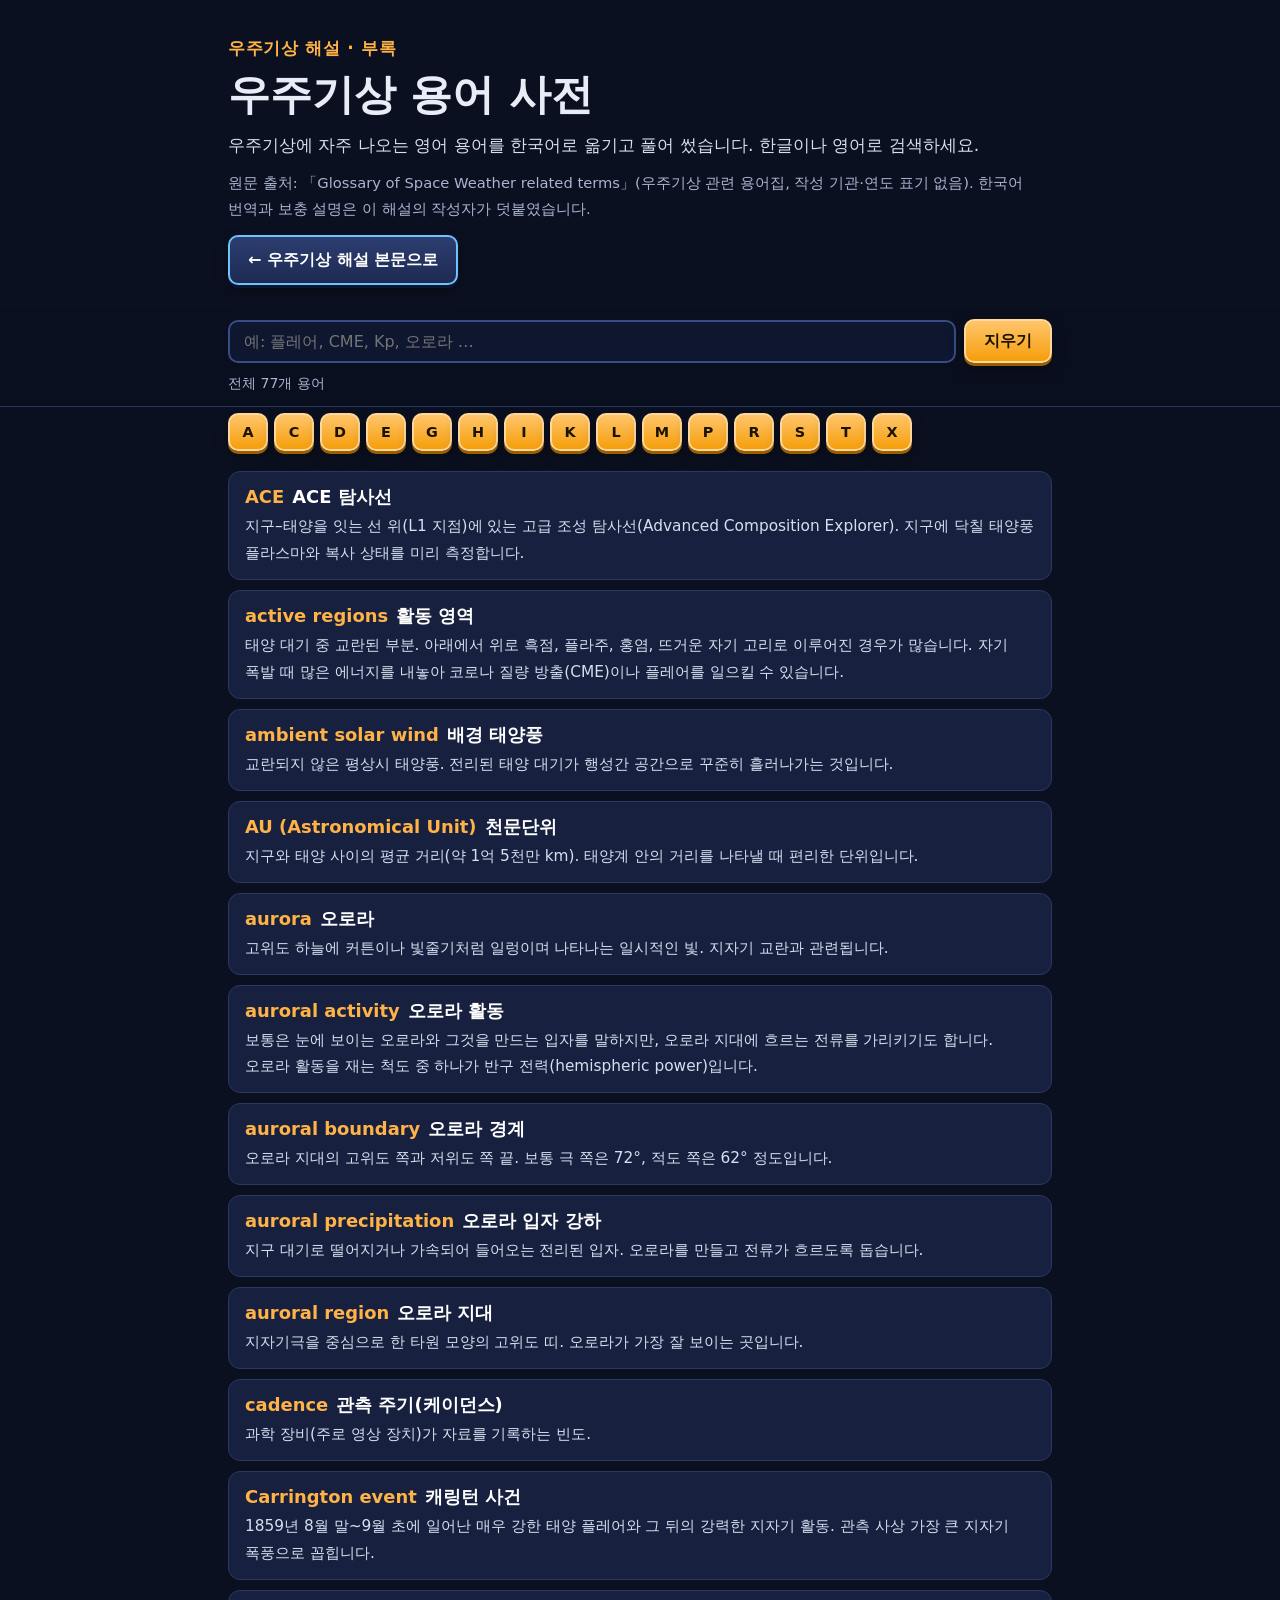
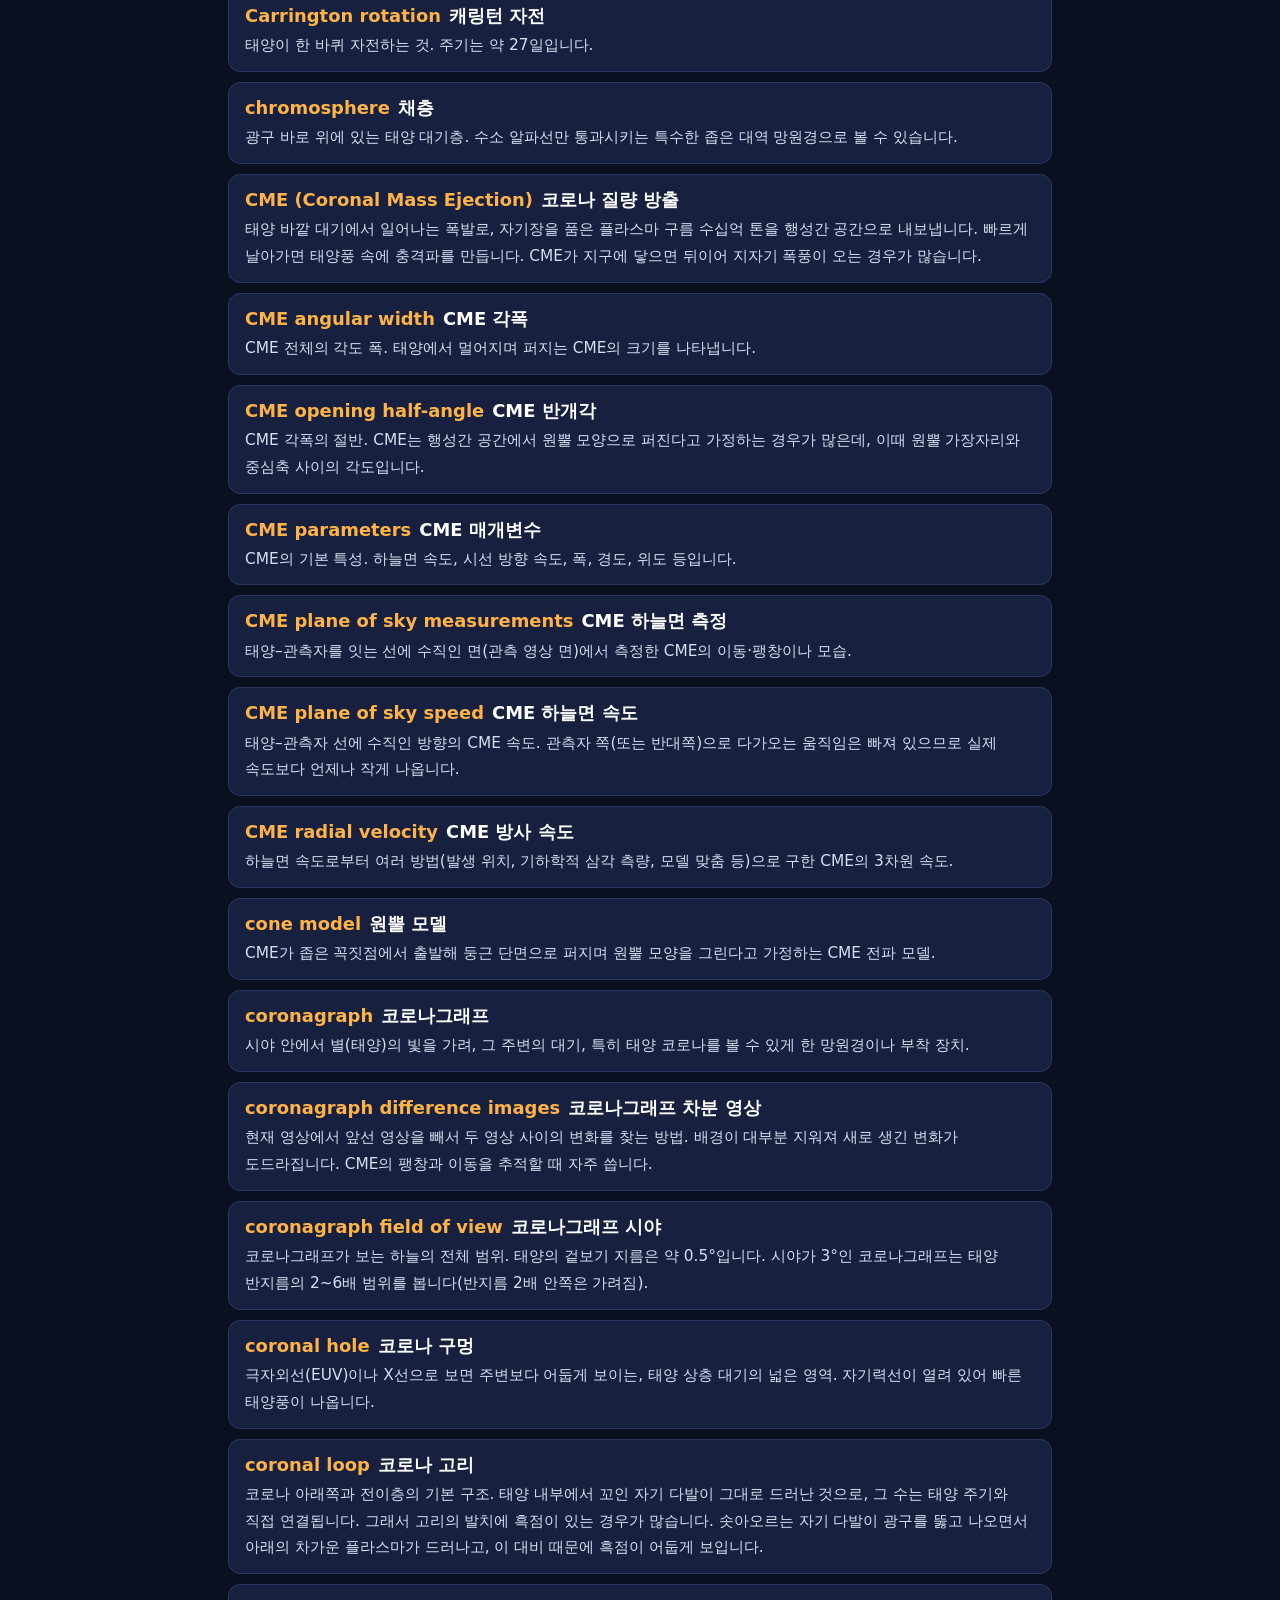
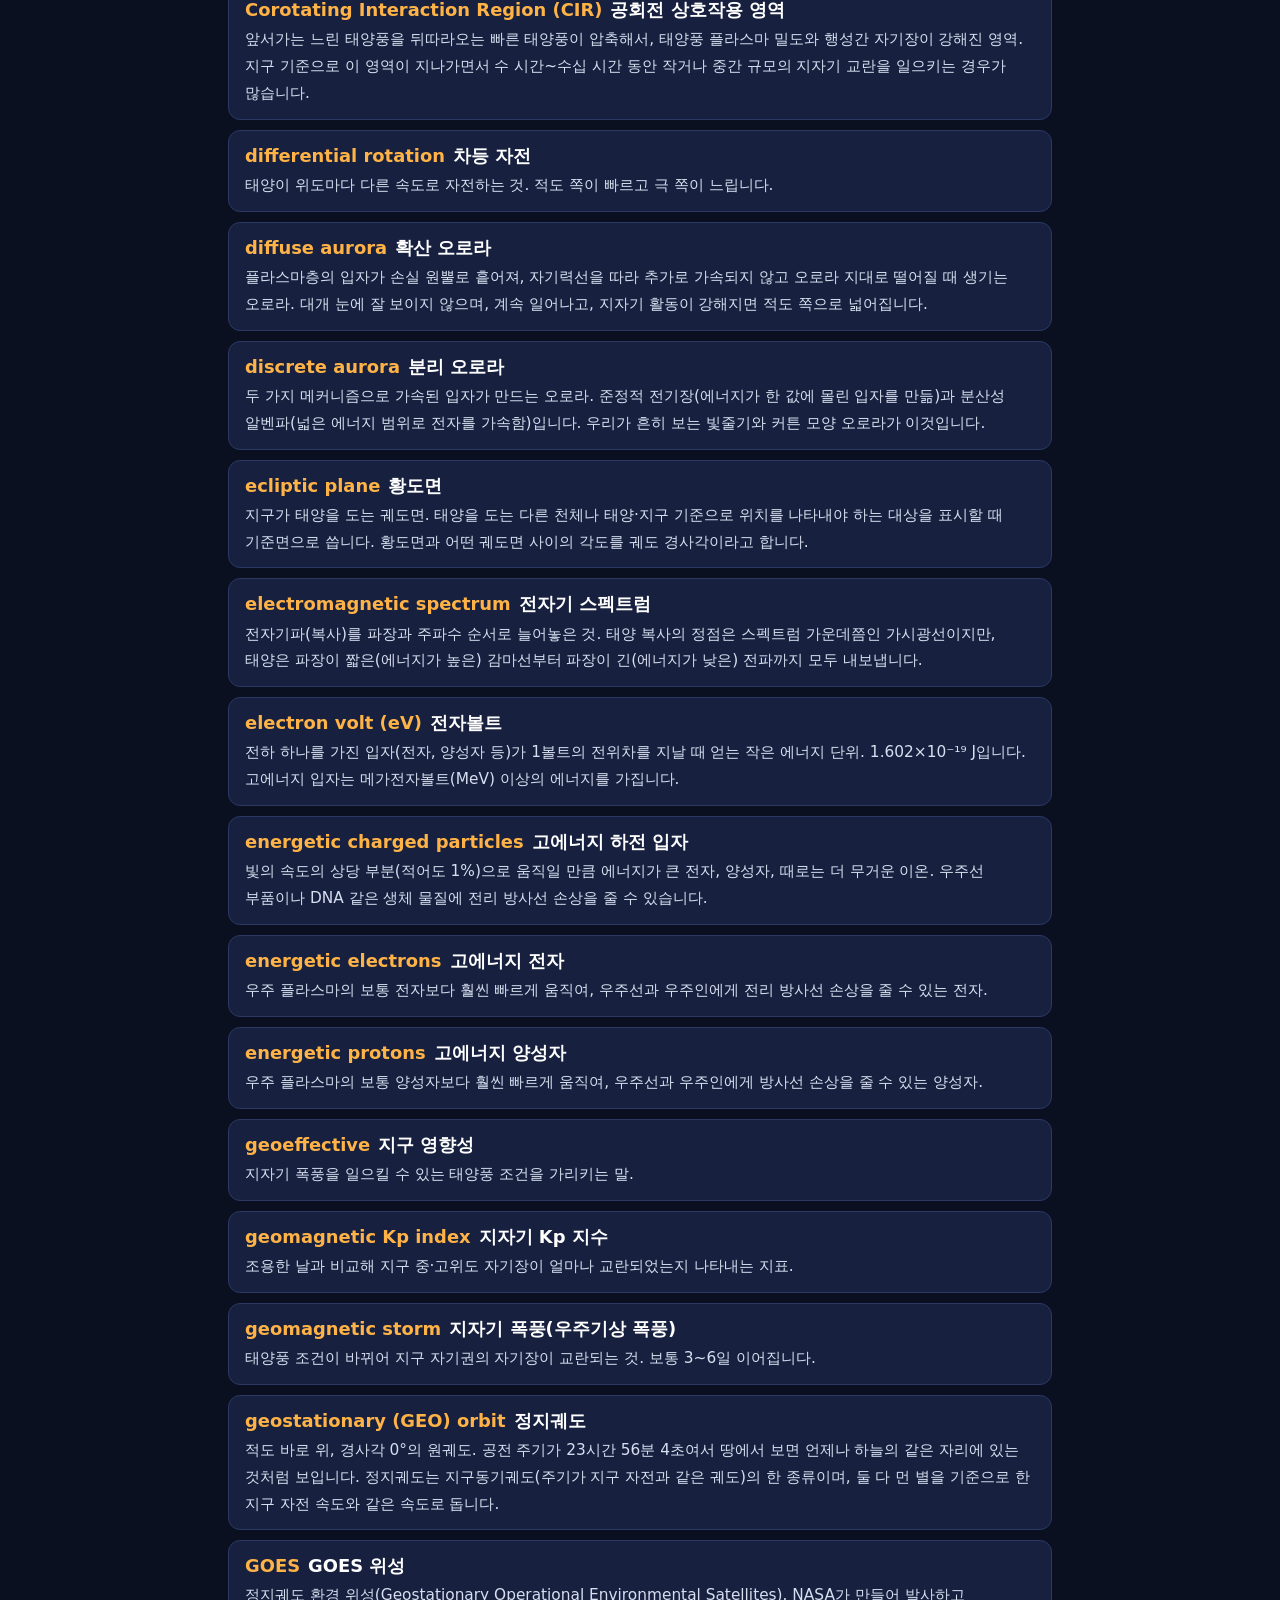
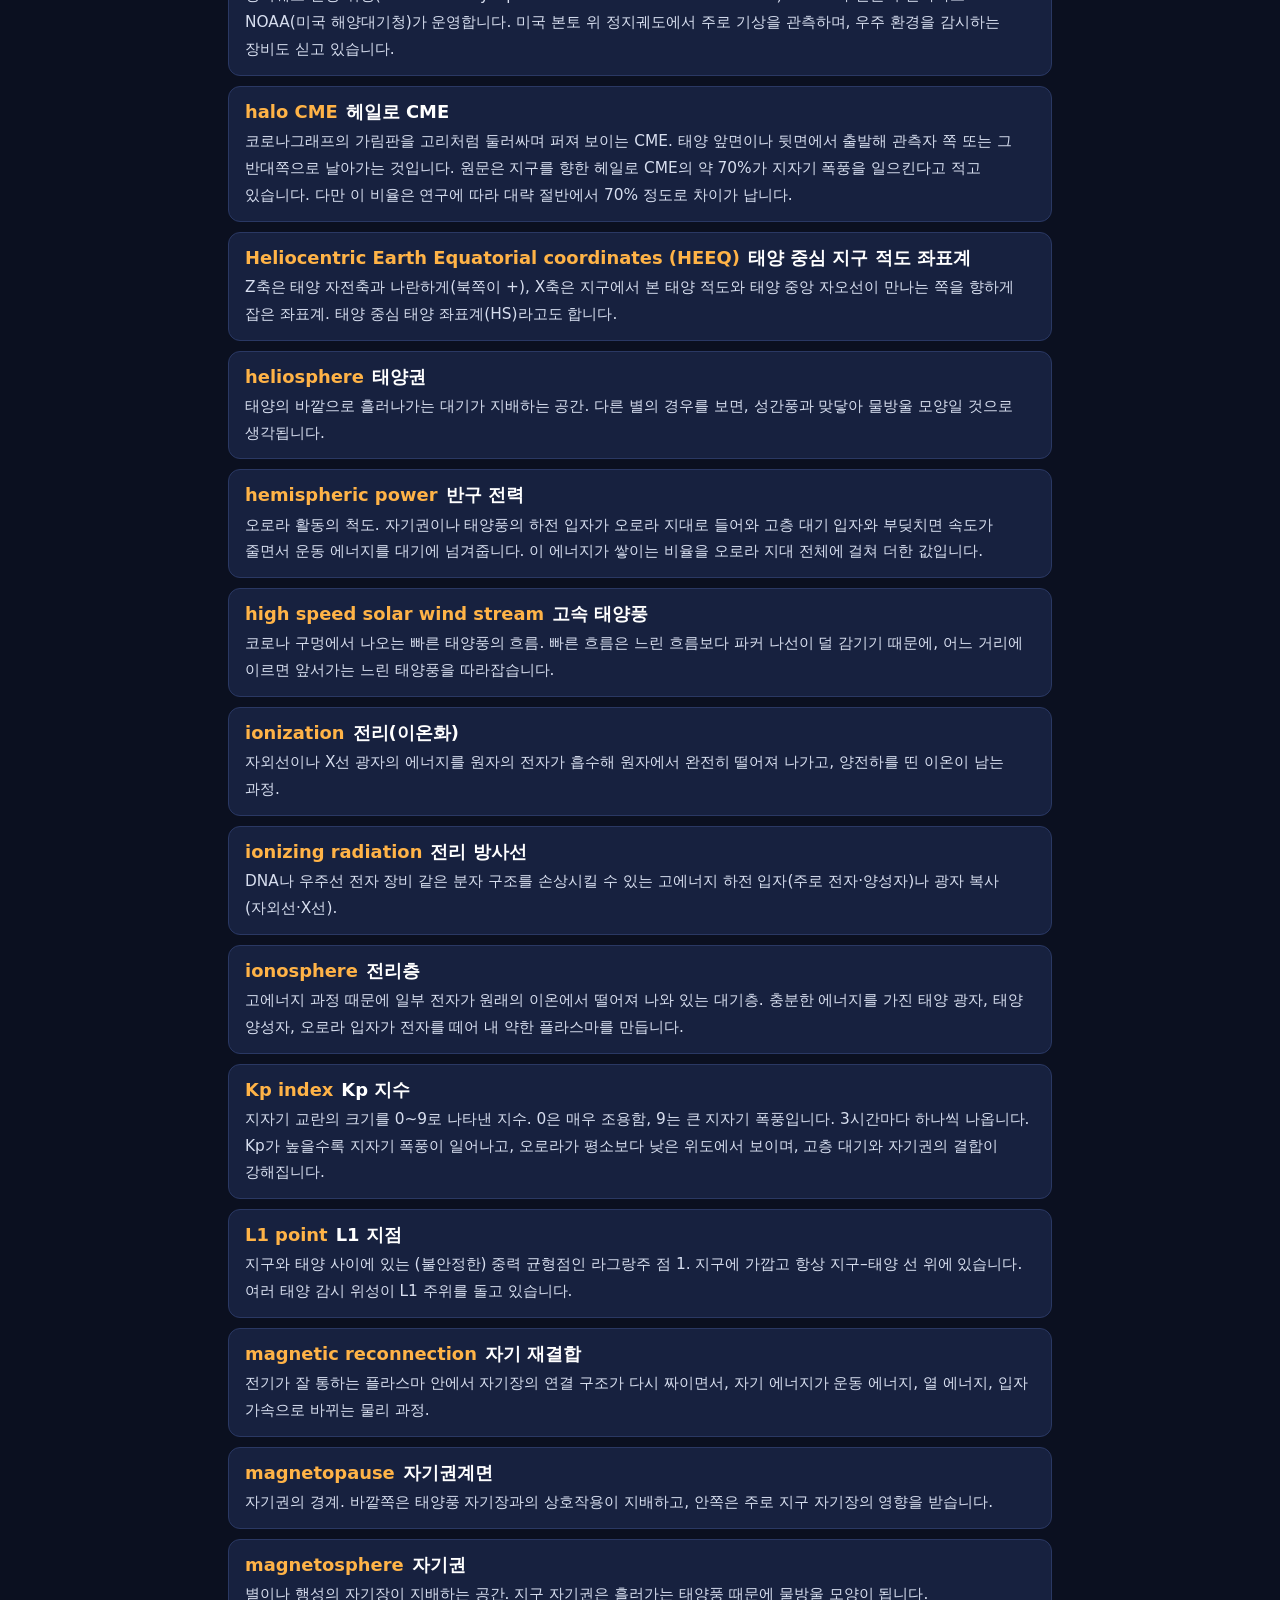
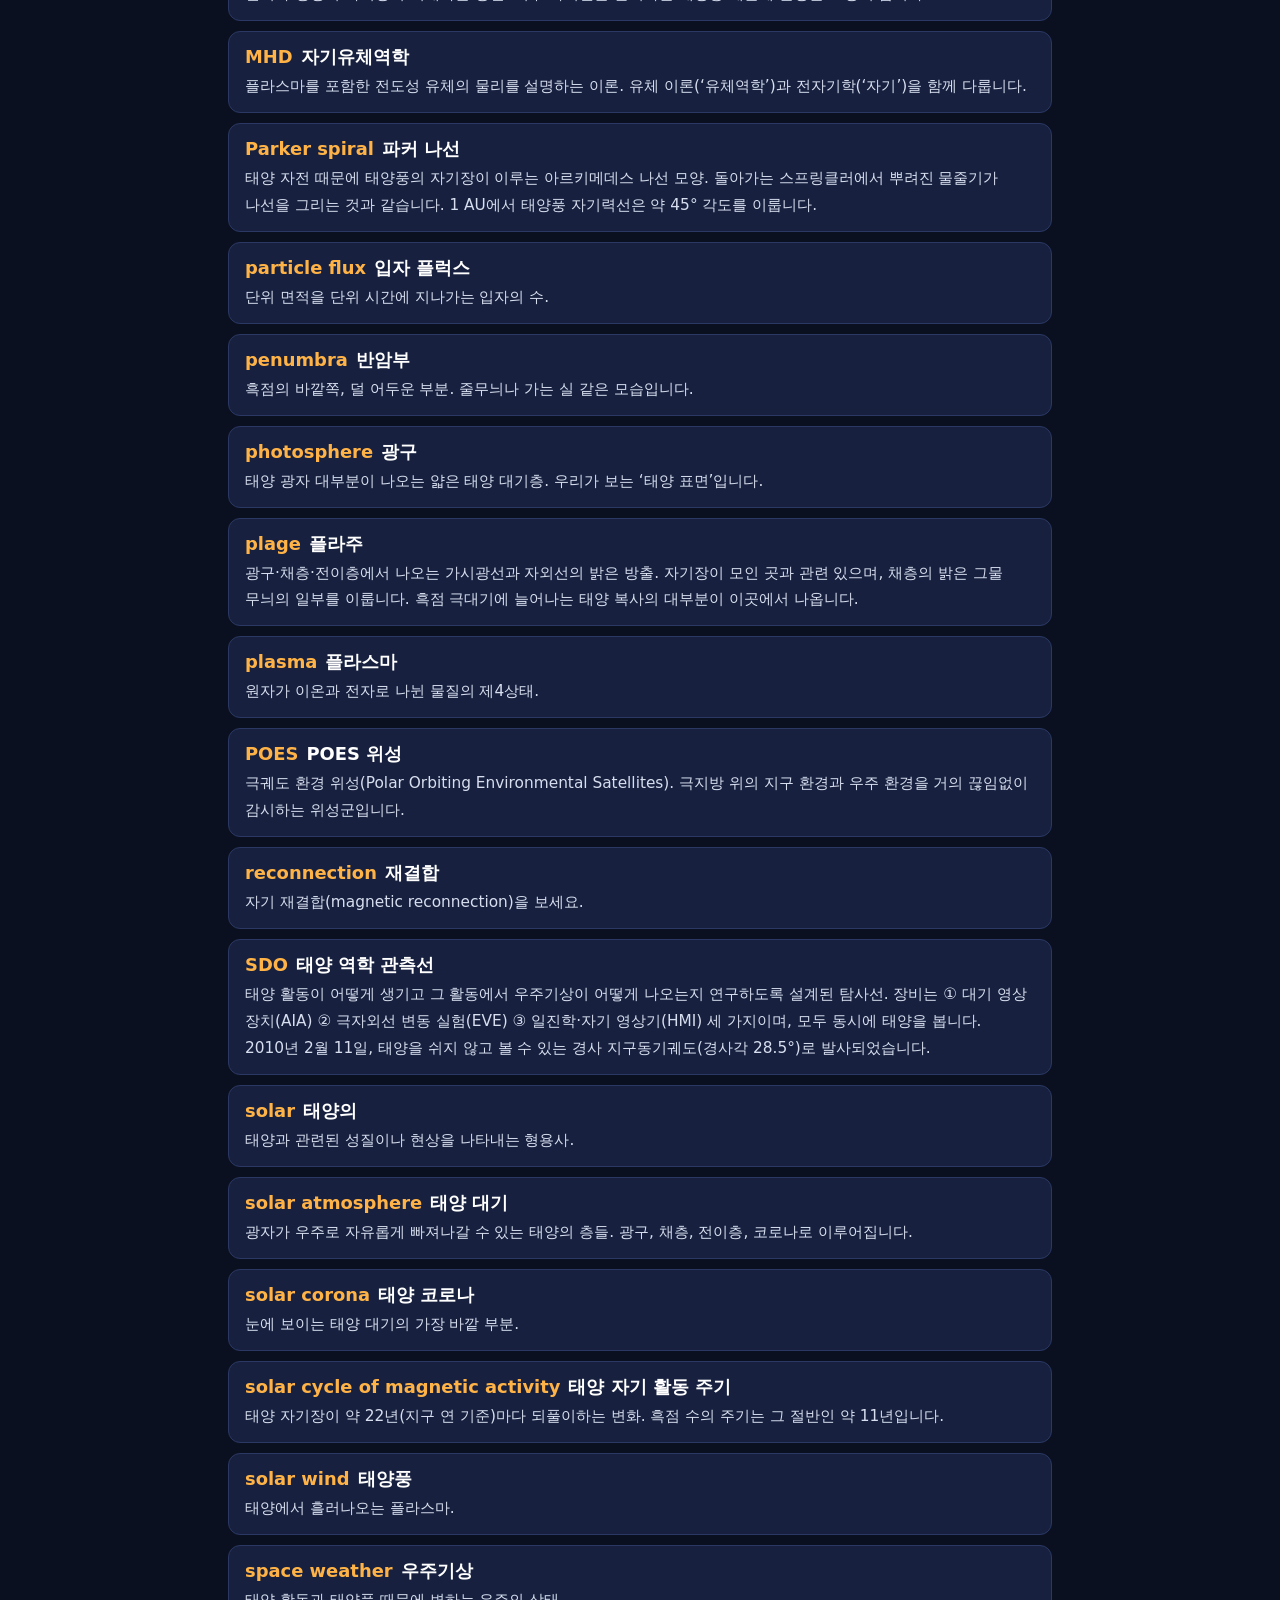
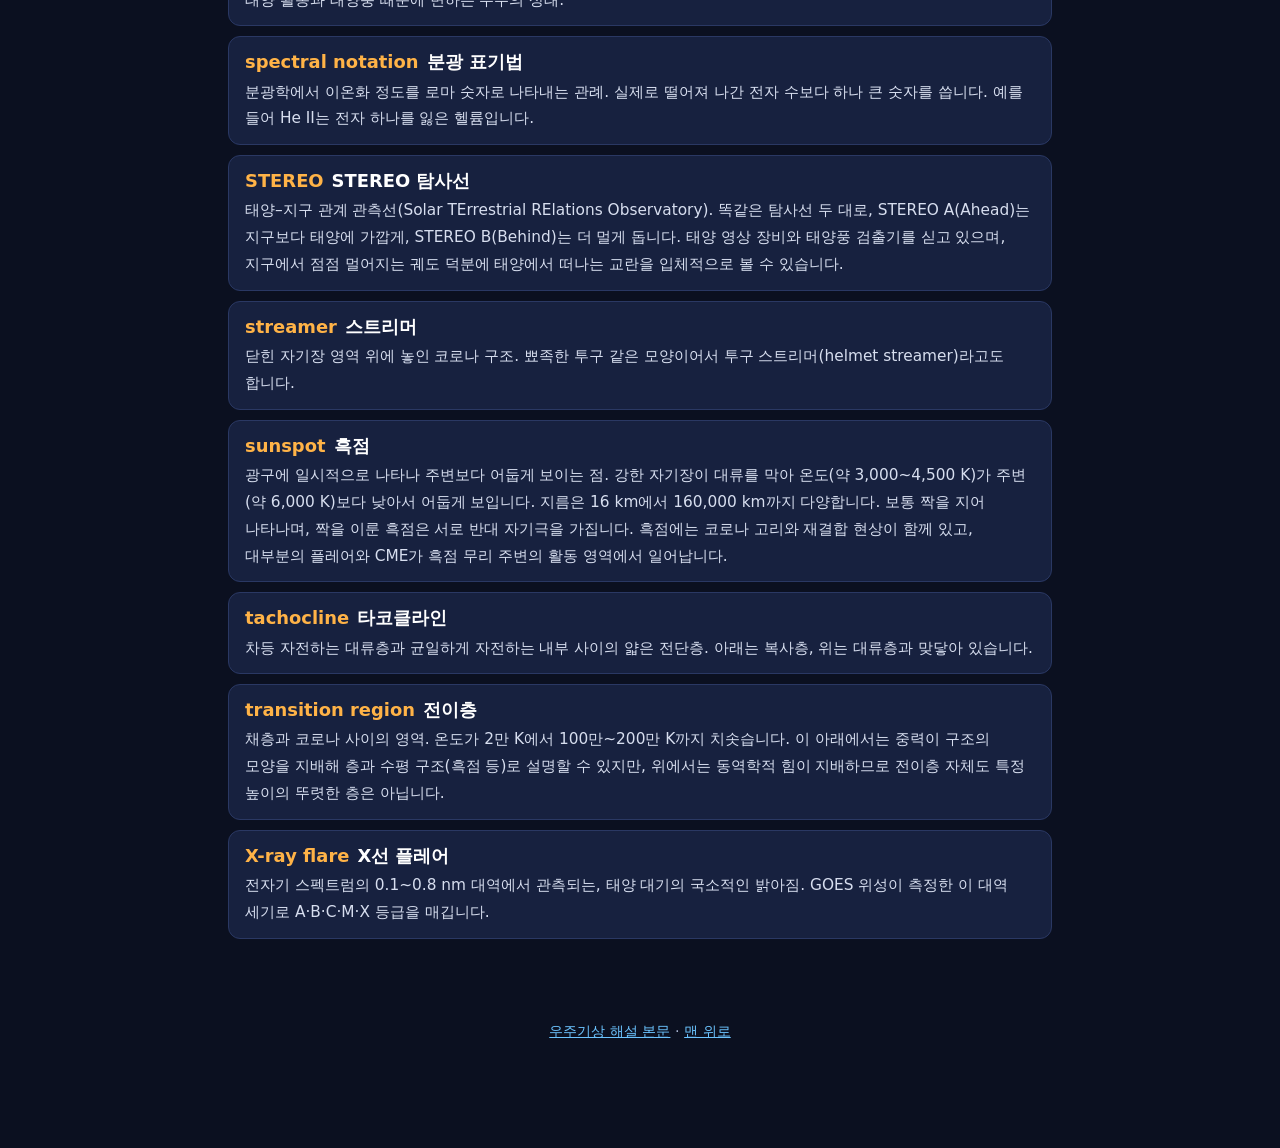
==== commit 89031e80: "Add files via upload" ====
--- a/glossary.html
+++ b/glossary.html
@@ -33,7 +33,7 @@
   <p class="kicker">우주기상 해설 · 부록</p>
   <h1>우주기상 용어 사전</h1>
   <p class="lead">우주기상에 자주 나오는 영어 용어를 한국어로 옮기고 풀어 썼습니다. 한글이나 영어로 검색하세요.</p>
-  <p class="note">원문 출처: 「Glossary of Space Weather related terms」(우주기상 관련 용어집). 한국어 번역과 보충 설명은 이 해설의 작성자가 덧붙였습니다.</p>
+  <p class="note">원문 출처: 「Glossary of Space Weather related terms」(우주기상 관련 용어집, 작성 기관·연도 표기 없음). 한국어 번역과 보충 설명은 이 해설의 작성자가 덧붙였습니다.</p>
   <p><a class="btn ghost" href="index.html">← 우주기상 해설 본문으로</a></p>
 </header>
 
@@ -94,9 +94,9 @@
 ["geoeffective","지구 영향성","지자기 폭풍을 일으킬 수 있는 태양풍 조건을 가리키는 말."],
 ["geomagnetic storm","지자기 폭풍(우주기상 폭풍)","태양풍 조건이 바뀌어 지구 자기권의 자기장이 교란되는 것. 보통 3~6일 이어집니다."],
 ["geomagnetic Kp index","지자기 Kp 지수","조용한 날과 비교해 지구 중·고위도 자기장이 얼마나 교란되었는지 나타내는 지표."],
-["geostationary (GEO) orbit","정지궤도","적도 바로 위, 경사각 0°의 원궤도. 공전 주기가 23시간 56분 4초여서 땅에서 보면 언제나 하늘의 같은 자리에 있는 것처럼 보입니다. 정지궤도는 정지궤도형(지구 동기) 궤도의 한 종류이며, 둘 다 먼 별을 기준으로 한 지구 자전 속도와 같은 속도로 돕니다."],
+["geostationary (GEO) orbit","정지궤도","적도 바로 위, 경사각 0°의 원궤도. 공전 주기가 23시간 56분 4초여서 땅에서 보면 언제나 하늘의 같은 자리에 있는 것처럼 보입니다. 정지궤도는 지구동기궤도(주기가 지구 자전과 같은 궤도)의 한 종류이며, 둘 다 먼 별을 기준으로 한 지구 자전 속도와 같은 속도로 돕니다."],
 ["GOES","GOES 위성","정지궤도 환경 위성(Geostationary Operational Environmental Satellites). NASA가 만들어 발사하고 NOAA(미국 해양대기청)가 운영합니다. 미국 본토 위 정지궤도에서 주로 기상을 관측하며, 우주 환경을 감시하는 장비도 싣고 있습니다."],
-["halo CME","헤일로 CME","코로나그래프의 가림판을 고리처럼 둘러싸며 퍼져 보이는 CME. 태양 앞면이나 뒷면에서 출발해 관측자 쪽 또는 그 반대쪽으로 날아가는 것입니다. 지구를 향한 헤일로 CME의 약 70%가 지자기 폭풍을 일으킵니다."],
+["halo CME","헤일로 CME","코로나그래프의 가림판을 고리처럼 둘러싸며 퍼져 보이는 CME. 태양 앞면이나 뒷면에서 출발해 관측자 쪽 또는 그 반대쪽으로 날아가는 것입니다. 원문은 지구를 향한 헤일로 CME의 약 70%가 지자기 폭풍을 일으킨다고 적고 있습니다. 다만 이 비율은 연구에 따라 대략 절반에서 70% 정도로 차이가 납니다."],
 ["Heliocentric Earth Equatorial coordinates (HEEQ)","태양 중심 지구 적도 좌표계","Z축은 태양 자전축과 나란하게(북쪽이 +), X축은 지구에서 본 태양 적도와 태양 중앙 자오선이 만나는 쪽을 향하게 잡은 좌표계. 태양 중심 태양 좌표계(HS)라고도 합니다."],
 ["heliosphere","태양권","태양의 바깥으로 흘러나가는 대기가 지배하는 공간. 다른 별의 경우를 보면, 성간풍과 맞닿아 물방울 모양일 것으로 생각됩니다."],
 ["hemispheric power","반구 전력","오로라 활동의 척도. 자기권이나 태양풍의 하전 입자가 오로라 지대로 들어와 고층 대기 입자와 부딪치면 속도가 줄면서 운동 에너지를 대기에 넘겨줍니다. 이 에너지가 쌓이는 비율을 오로라 지대 전체에 걸쳐 더한 값입니다."],
@@ -118,7 +118,7 @@
 ["plasma","플라스마","원자가 이온과 전자로 나뉜 물질의 제4상태."],
 ["POES","POES 위성","극궤도 환경 위성(Polar Orbiting Environmental Satellites). 극지방 위의 지구 환경과 우주 환경을 거의 끊임없이 감시하는 위성군입니다."],
 ["reconnection","재결합","자기 재결합(magnetic reconnection)을 보세요."],
-["SDO","태양 역학 관측선","태양 활동이 어떻게 생기고 그 활동에서 우주기상이 어떻게 나오는지 연구하도록 설계된 탐사선. 장비는 ① 대기 영상 장치(AIA) ② 극자외선 변동 실험(EVE) ③ 일진학·자기 영상기(HMI) 세 가지이며, 모두 동시에 태양을 봅니다. 2010년 2월 11일, 태양을 쉬지 않고 볼 수 있는 경사 정지궤도로 발사되었습니다."],
+["SDO","태양 역학 관측선","태양 활동이 어떻게 생기고 그 활동에서 우주기상이 어떻게 나오는지 연구하도록 설계된 탐사선. 장비는 ① 대기 영상 장치(AIA) ② 극자외선 변동 실험(EVE) ③ 일진학·자기 영상기(HMI) 세 가지이며, 모두 동시에 태양을 봅니다. 2010년 2월 11일, 태양을 쉬지 않고 볼 수 있는 경사 지구동기궤도(경사각 28.5°)로 발사되었습니다."],
 ["solar","태양의","태양과 관련된 성질이나 현상을 나타내는 형용사."],
 ["solar atmosphere","태양 대기","광자가 우주로 자유롭게 빠져나갈 수 있는 태양의 층들. 광구, 채층, 전이층, 코로나로 이루어집니다."],
 ["solar corona","태양 코로나","눈에 보이는 태양 대기의 가장 바깥 부분."],
--- a/style.css
+++ b/style.css
@@ -36,7 +36,9 @@
 
 /* ---------- 고정 목차 ---------- */
 .toc{position:sticky;top:0;z-index:50;background:rgba(11,16,32,.94);backdrop-filter:blur(6px);-webkit-backdrop-filter:blur(6px);border-bottom:1px solid var(--line)}
-.toc-in{display:flex;gap:6px;overflow-x:auto;padding:8px 12px;max-width:1100px;margin:0 auto;scrollbar-width:thin;-webkit-overflow-scrolling:touch}
+.toc-in{display:flex;gap:6px;overflow-x:auto;padding:8px 12px;max-width:1100px;margin:0 auto;scrollbar-width:none;-webkit-overflow-scrolling:touch}
+.toc-in::-webkit-scrollbar{display:none}
+@media (min-width:900px){.toc-in{flex-wrap:wrap;justify-content:center;overflow:visible}}
 .toc a{flex:0 0 auto;padding:6px 12px;border-radius:999px;border:1.5px solid #3a4c85;background:#162147;color:#dfe6ff;text-decoration:none;font-size:.88rem;font-weight:600;white-space:nowrap;min-height:34px;display:flex;align-items:center}
 .toc a:hover{border-color:var(--acc2)}
 .toc a.on{background:var(--acc);border-color:var(--acc);color:#1b1300}
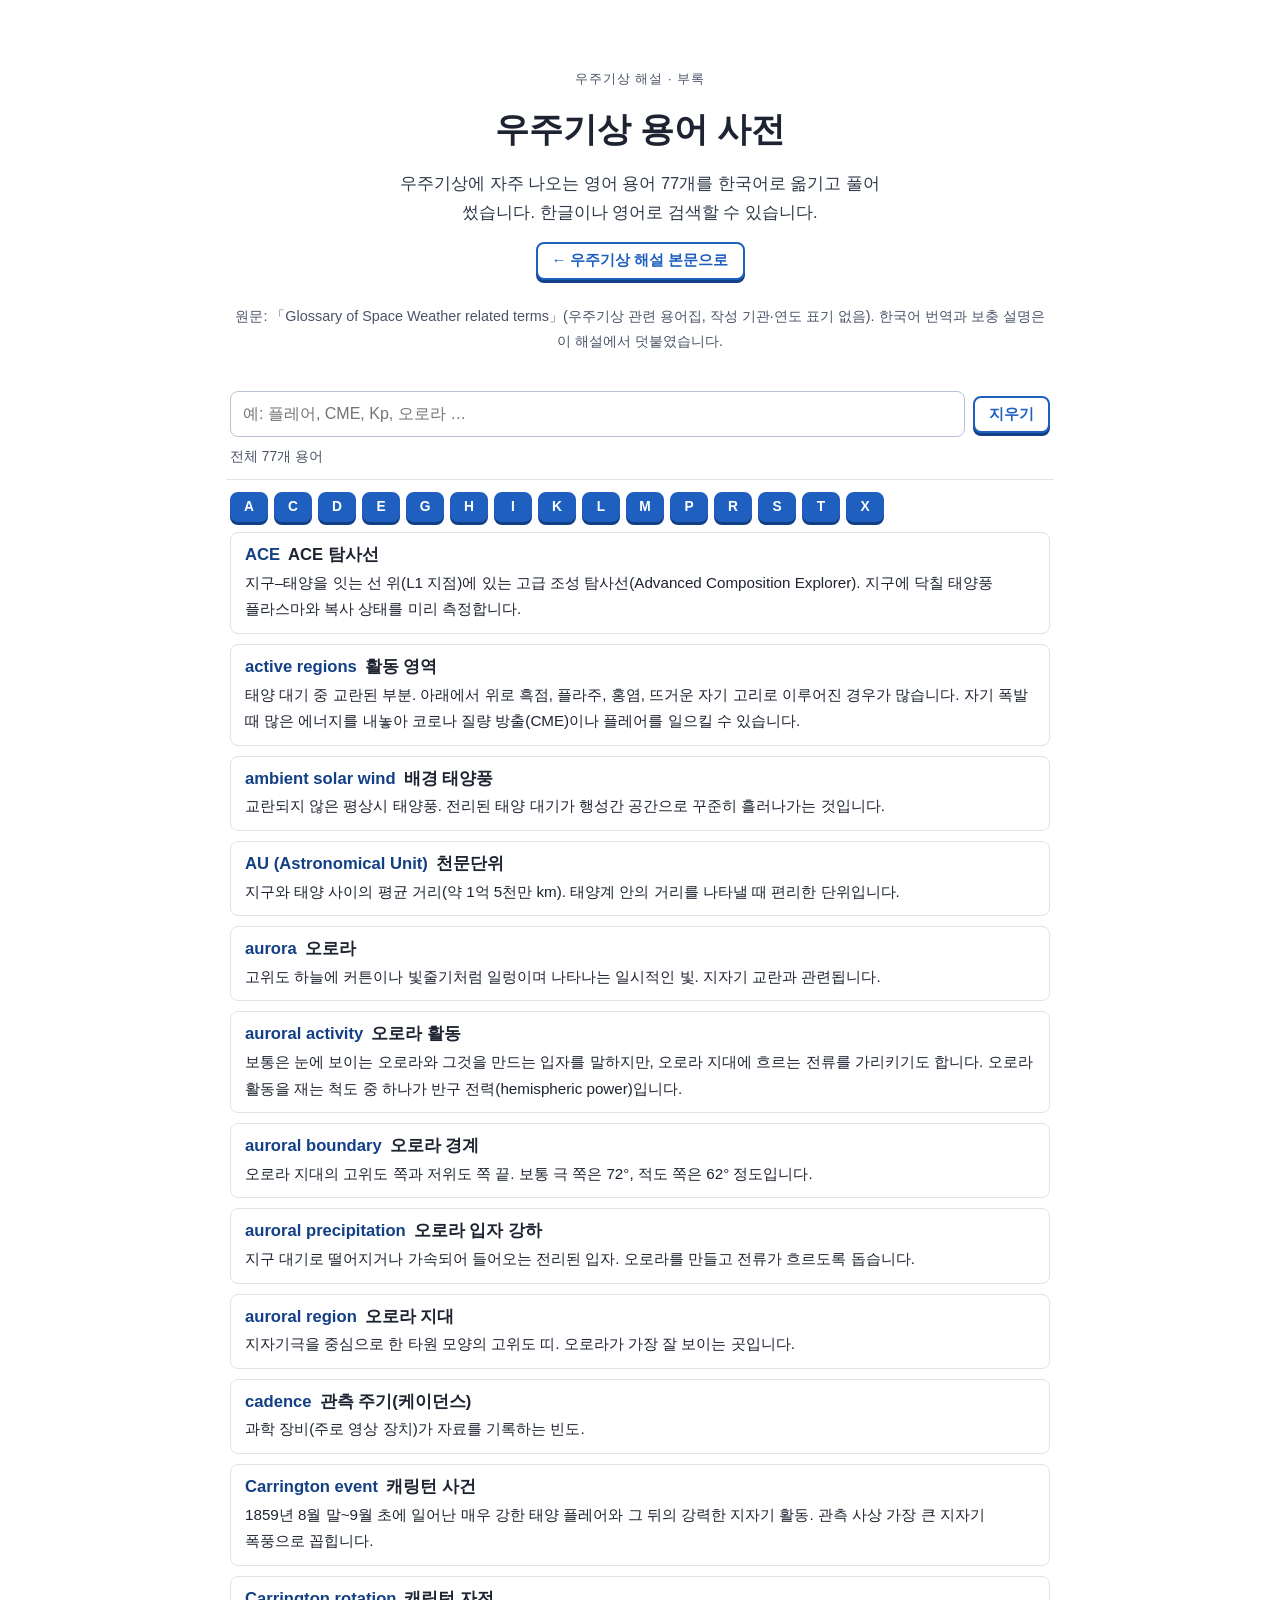
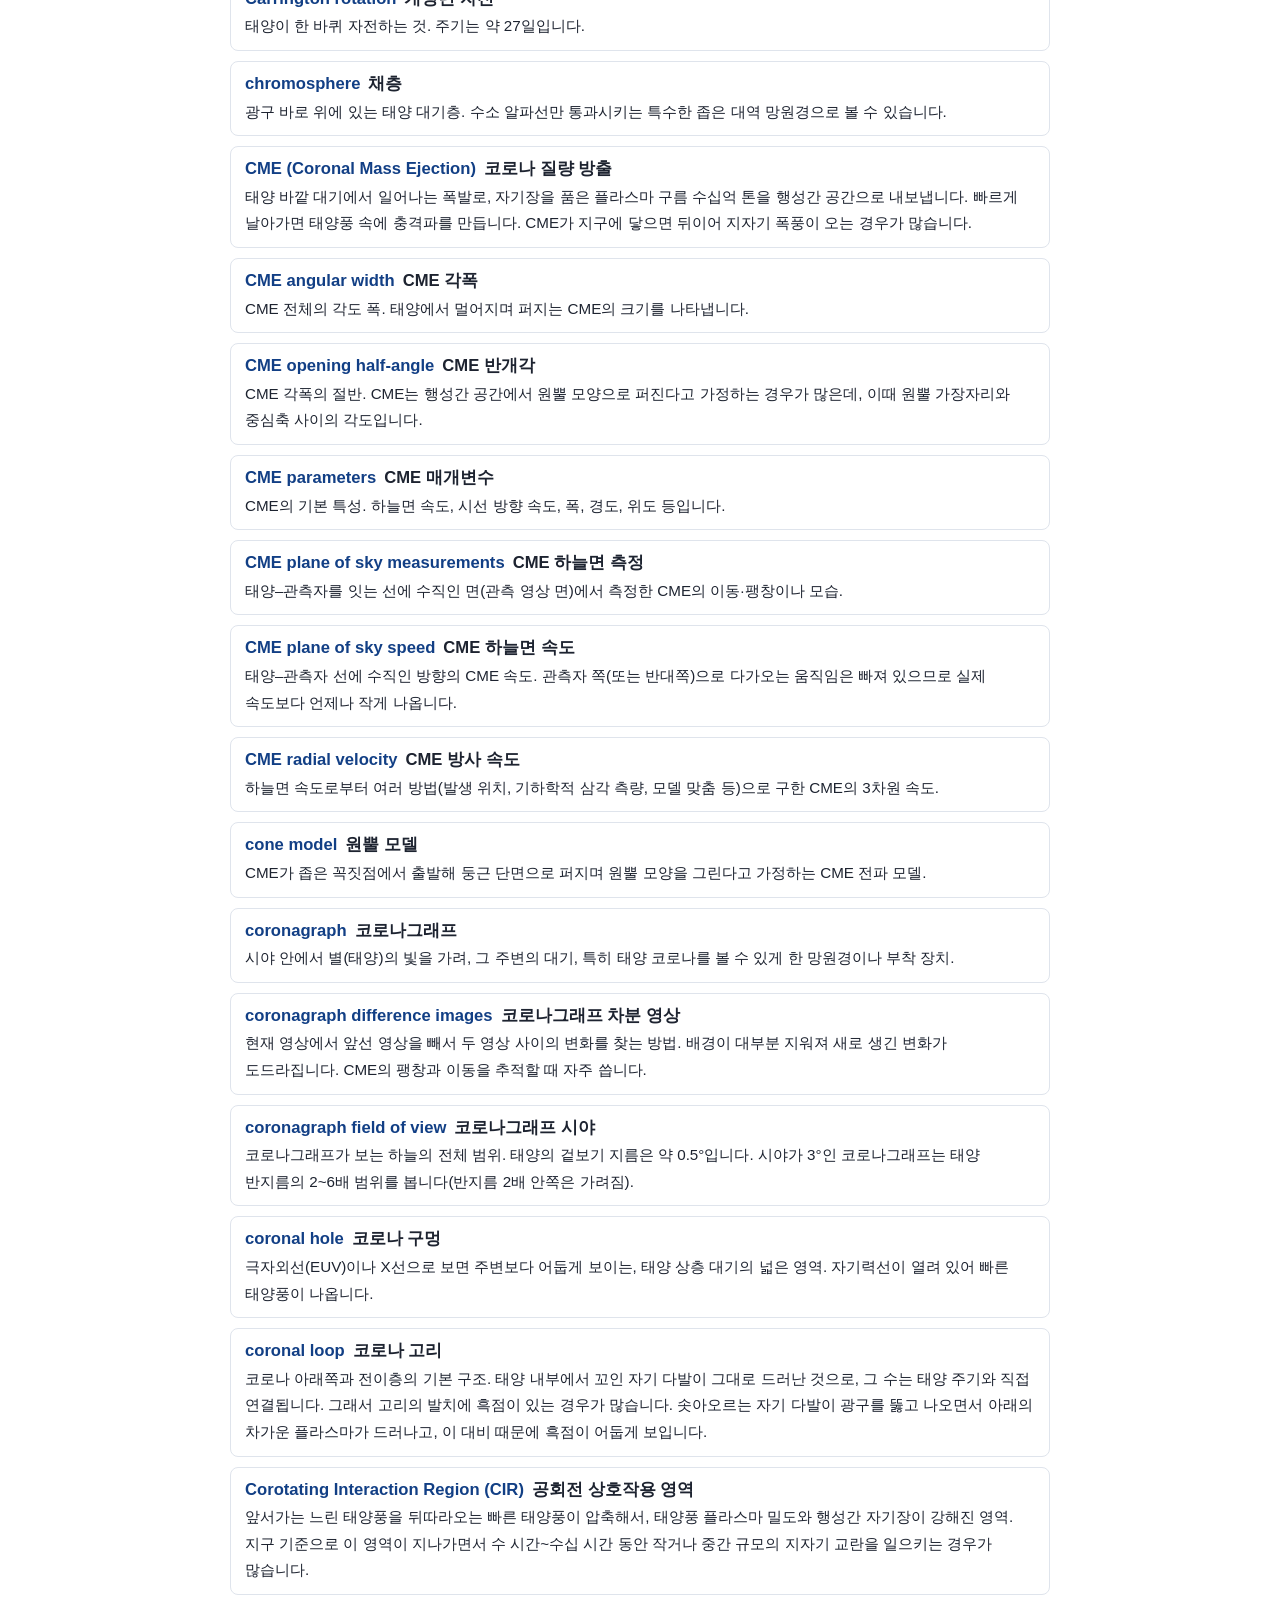
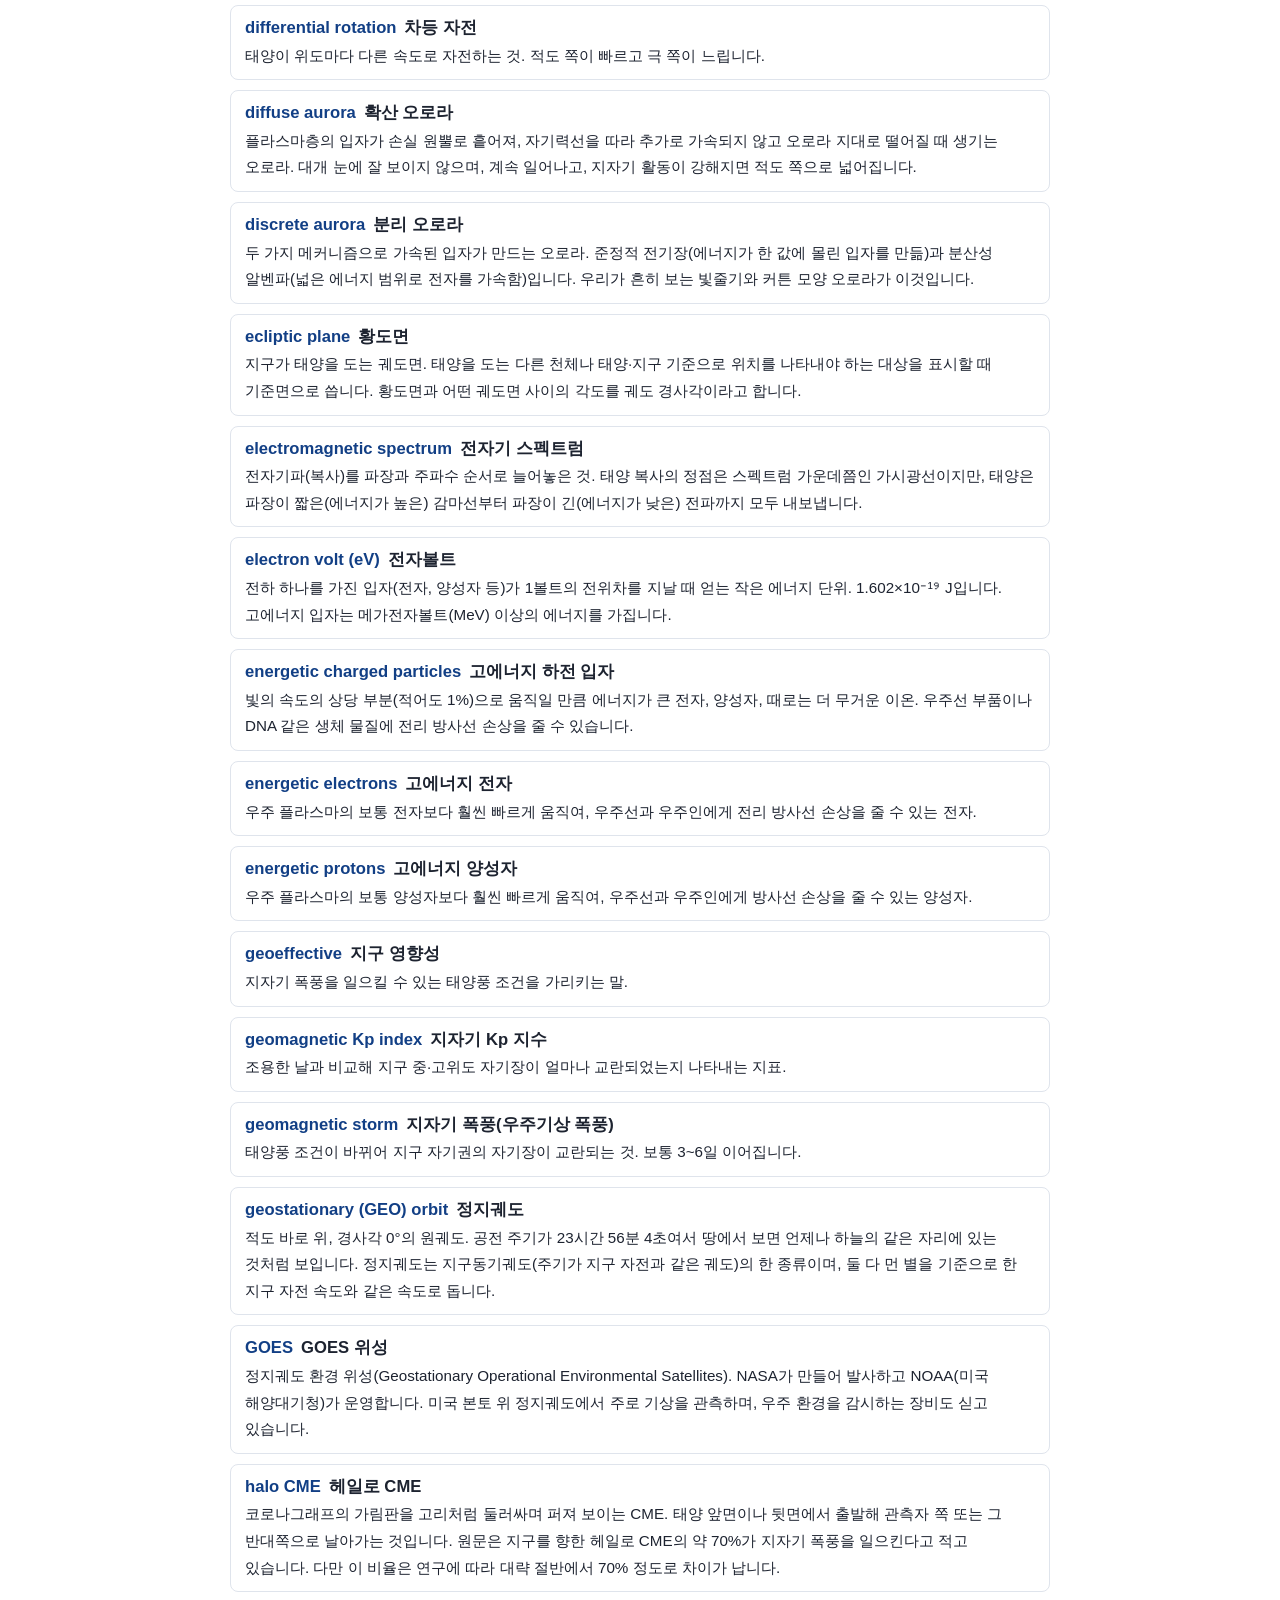
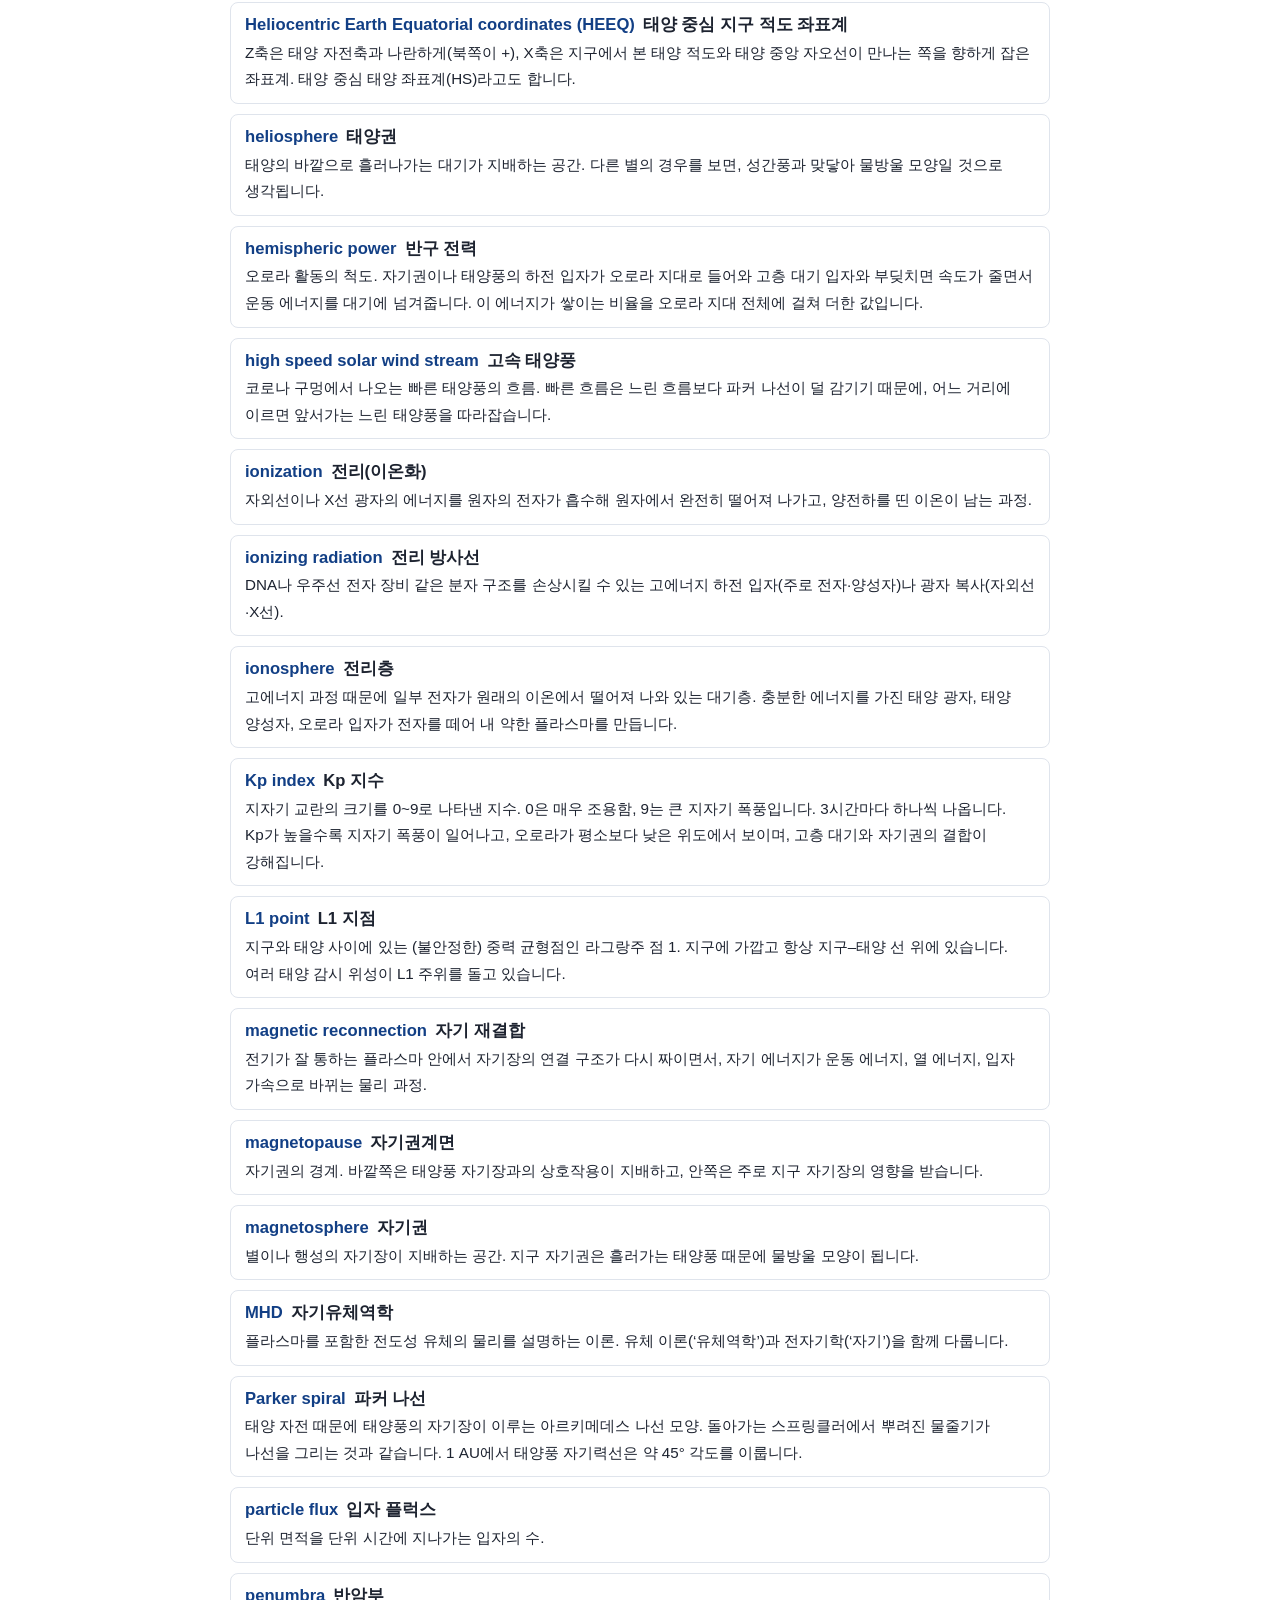
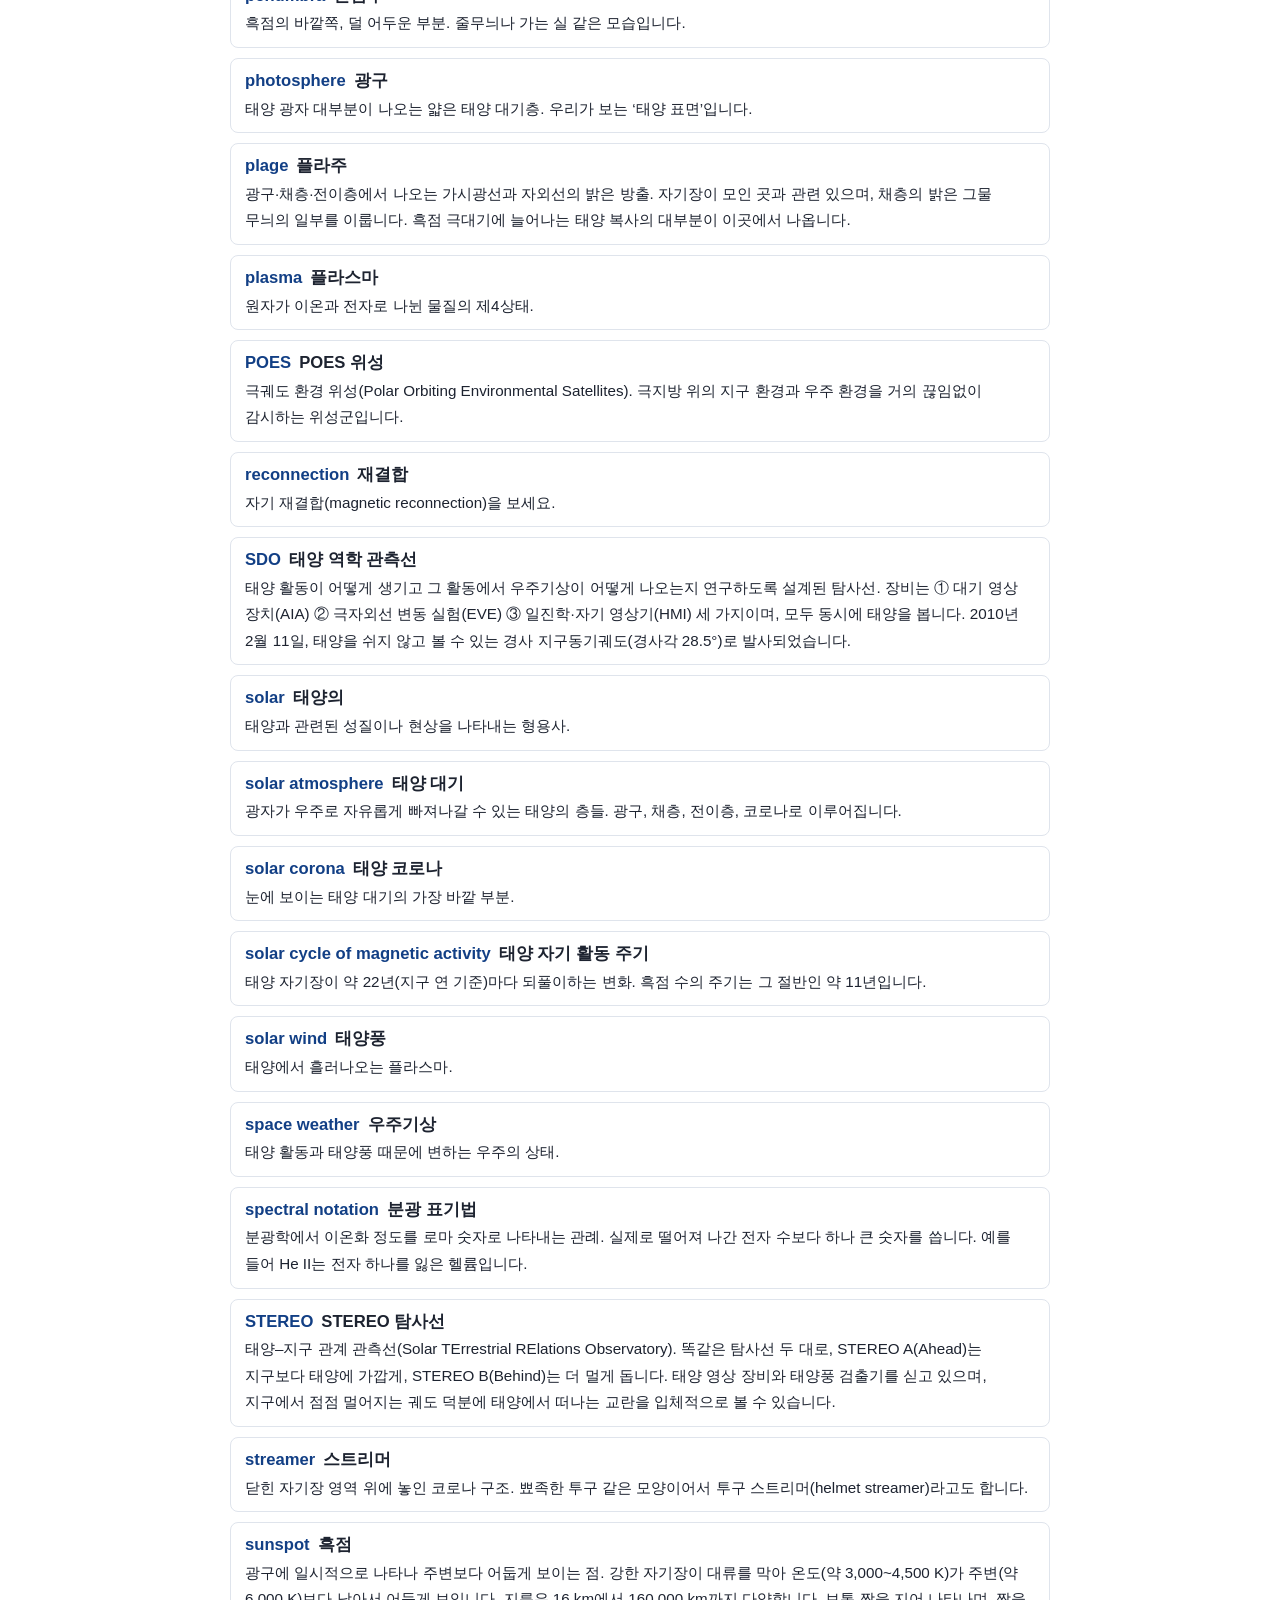
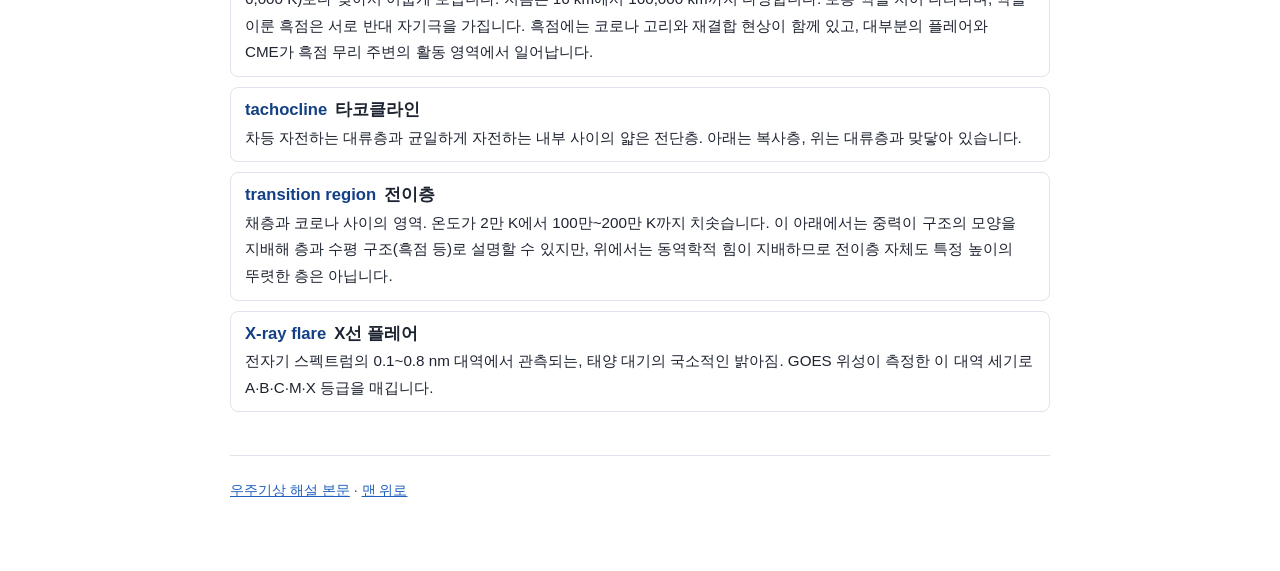
==== commit 59747a85: "Add files via upload" ====
--- a/glossary.html
+++ b/glossary.html
@@ -7,40 +7,37 @@
 <meta name="description" content="우주기상 관련 영어 용어를 한국어로 풀어 쓴 검색형 용어 사전">
 <link rel="stylesheet" href="style.css">
 <style>
-.gh{max-width:860px;margin:0 auto;padding:34px 18px 10px}
-.gh h1{font-size:clamp(1.8rem,6vw,2.6rem);margin:6px 0 10px;line-height:1.2}
-.searchbar{position:sticky;top:0;z-index:50;background:rgba(11,16,32,.95);backdrop-filter:blur(6px);-webkit-backdrop-filter:blur(6px);border-bottom:1px solid var(--line)}
-.searchbar .in{max-width:860px;margin:0 auto;padding:10px 18px;display:flex;gap:8px;align-items:center;flex-wrap:wrap}
-.searchbar input{flex:1;min-width:200px;font-size:16px;padding:10px 14px;border-radius:10px;border:2px solid #3a4c85;background:#0f1730;color:#fff;font-family:inherit}
-.searchbar input:focus{outline:none;border-color:var(--acc2)}
-.cnt{color:var(--mute);font-size:.88rem;width:100%}
-.letters{display:flex;flex-wrap:wrap;gap:6px;max-width:860px;margin:6px auto 0;padding:0 18px}
-.letters .btn{min-width:40px;min-height:38px;padding:4px 0;font-size:.9rem}
-.terms{max-width:860px;margin:0 auto;padding:10px 18px 40px}
-.term{background:var(--card);border:1px solid var(--line);border-radius:12px;padding:12px 16px;margin:10px 0;scroll-margin-top:80px}
-.term h2{font-size:1.12rem;margin:0 0 4px;line-height:1.4}
-.term h2 .en{color:var(--acc);font-weight:800}
-.term h2 .ko{color:#fff;margin-left:8px}
-.term p{margin:0;font-size:.96rem;color:#d7deef}
-.term .see{font-size:.85rem;color:var(--mute);margin-top:6px}
-.empty{color:var(--mute);text-align:center;padding:30px}
-mark{background:#ffb34755;color:inherit;border-radius:3px}
+.searchbar{position:sticky;top:0;z-index:20;background:rgba(255,255,255,.96);border-bottom:1px solid var(--line);margin:0 -4px;padding:10px 4px}
+.searchbar .in{display:flex;gap:8px;align-items:center;flex-wrap:wrap}
+.searchbar input{flex:1;min-width:200px;font:inherit;font-size:16px;padding:8px 12px;border-radius:8px;border:1.5px solid #b9c3d3;background:#fff;color:var(--ink)}
+.searchbar input:focus{outline:none;border-color:var(--blue)}
+.cnt{color:var(--sub);font-size:.86rem;width:100%}
+.letters{display:flex;flex-wrap:wrap;gap:6px;margin:12px 0 0}
+.letters .btn{min-width:38px;padding:4px 0;font-size:.86rem}
+.term{border:1px solid var(--line);border-radius:8px;padding:10px 14px;margin:10px 0;background:#fff;scroll-margin-top:90px}
+.term h2{font-size:1.04rem;margin:0 0 .2em;padding:0;border:0;display:block}
+.term h2 .en{color:var(--blue-d);font-weight:800;font-size:1em}
+.term h2 .ko{margin-left:8px;font-weight:700}
+.term p{margin:0;font-size:.95rem}
+.empty{color:var(--sub);text-align:center;padding:30px}
+mark{background:#fff1b8;color:inherit;border-radius:3px}
 </style>
 </head>
 <body>
 
-<header class="gh">
-  <p class="kicker">우주기상 해설 · 부록</p>
+<div class="wrap">
+<header class="hero">
+  <div class="eyebrow">우주기상 해설 · 부록</div>
   <h1>우주기상 용어 사전</h1>
-  <p class="lead">우주기상에 자주 나오는 영어 용어를 한국어로 옮기고 풀어 썼습니다. 한글이나 영어로 검색하세요.</p>
-  <p class="note">원문 출처: 「Glossary of Space Weather related terms」(우주기상 관련 용어집, 작성 기관·연도 표기 없음). 한국어 번역과 보충 설명은 이 해설의 작성자가 덧붙였습니다.</p>
-  <p><a class="btn ghost" href="index.html">← 우주기상 해설 본문으로</a></p>
+  <p class="lede">우주기상에 자주 나오는 영어 용어 77개를 한국어로 옮기고 풀어 썼습니다. 한글이나 영어로 검색할 수 있습니다.</p>
+  <div class="hero-links"><a class="btn alt" href="index.html">← 우주기상 해설 본문으로</a></div>
+  <p class="small">원문: 「Glossary of Space Weather related terms」(우주기상 관련 용어집, 작성 기관·연도 표기 없음). 한국어 번역과 보충 설명은 이 해설에서 덧붙였습니다.</p>
 </header>
 
 <div class="searchbar">
   <div class="in">
     <input id="q" type="search" placeholder="예: 플레어, CME, Kp, 오로라 …" aria-label="용어 검색">
-    <button type="button" class="btn" id="clear">지우기</button>
+    <button type="button" class="btn alt" id="clear">지우기</button>
     <span class="cnt" id="cnt" aria-live="polite"></span>
   </div>
 </div>
@@ -48,10 +45,12 @@
 
 <main class="terms" id="terms"></main>
 
+
 <footer>
   <p><a href="index.html">우주기상 해설 본문</a> · <a href="#" id="top2">맨 위로</a></p>
 </footer>
-<button type="button" class="totop" id="toTop" aria-label="맨 위로 가기">▲ 맨 위로</button>
+</div>
+<button type="button" class="btn tocfab" id="toTop" aria-label="맨 위로 가기">▲ 맨 위로</button>
 
 <script>
 var G = [
--- a/style.css
+++ b/style.css
@@ -1,144 +1,132 @@
+/* 시리즈 공통 틀 (동축 50Ω·무선 공식 페이지와 같은 모양) */
 :root{
-  --bg:#0b1020; --bg2:#121a33; --card:#17213f; --line:#2a3863;
-  --ink:#e8ecf7; --mute:#a9b4d0; --acc:#ffb347; --acc2:#6cc4ff; --red:#ff6b6b; --grn:#6ee7a8;
-  --navh:52px;
+  --ink:#1d2330; --sub:#4a5468; --line:#dfe4ec; --soft:#f5f7fa;
+  --blue:#1f5fbf; --blue-d:#123f85; --orange:#d9650b; --green:#1f8a4c; --red:#c0392b; --violet:#5e35b1;
 }
 *{box-sizing:border-box}
-html{scroll-behavior:smooth;-webkit-text-size-adjust:100%}
-body{margin:0;background:var(--bg);color:var(--ink);font-family:"Pretendard","Apple SD Gothic Neo","Noto Sans KR","Malgun Gothic",system-ui,sans-serif;line-height:1.75;font-size:17px;word-break:keep-all;overflow-wrap:break-word}
+html{-webkit-text-size-adjust:100%;scroll-behavior:smooth}
+body{margin:0;background:#fff;color:var(--ink);font-family:"Pretendard","Apple SD Gothic Neo","Noto Sans KR","Malgun Gothic",sans-serif;line-height:1.75;font-size:16.5px;word-break:keep-all;overflow-wrap:anywhere}
+.wrap{max-width:860px;margin:0 auto;padding:28px max(20px, env(safe-area-inset-right, 0px)) 60px max(20px, env(safe-area-inset-left, 0px))}
 img{max-width:100%;height:auto;display:block}
-a{color:var(--acc2)}
-b{color:#fff}
+a{color:var(--blue)}
+h1{font-size:1.85rem;line-height:1.35;margin:.2em 0 .3em}
+h2{font-size:1.32rem;line-height:1.4;margin:2.4em 0 .5em;padding-top:.8em;border-top:1px solid var(--line);display:flex;gap:.5em;align-items:baseline;flex-wrap:wrap}
+h2 .no{color:var(--blue);font-weight:800}
+h2 .en{font-size:.8rem;font-weight:500;color:var(--sub)}
+h3{font-size:1.06rem;margin:1.6em 0 .3em}
+h4{font-size:1rem;margin:1.3em 0 .2em;color:var(--blue-d)}
+p{margin:.6em 0}
+ul,ol{padding-left:1.4em;margin:.5em 0}
+li{margin:.2em 0}
+section{scroll-margin-top:16px}
 
-/* ---------- 머리 ---------- */
-.hero{position:relative;overflow:hidden;min-height:440px;display:flex;align-items:flex-end}
-.hero-bg{position:absolute;inset:0;width:100%;height:100%;object-fit:cover;opacity:.55}
-.hero::after{content:"";position:absolute;inset:0;background:linear-gradient(180deg,rgba(11,16,32,.15) 0%,rgba(11,16,32,.85) 70%,var(--bg) 100%)}
-.hero-in{position:relative;z-index:1;max-width:860px;margin:0 auto;padding:60px 20px 34px;width:100%}
-.kicker{color:var(--acc);font-weight:700;letter-spacing:.04em;margin:0 0 6px}
-.hero h1{font-size:clamp(2.2rem,7vw,3.6rem);line-height:1.15;margin:0 0 12px}
-.hero h1 span{display:block;font-size:.42em;color:var(--mute);font-weight:500;letter-spacing:.08em;margin-top:6px}
-.lead{font-size:1.08rem;color:#d7deef;margin:0 0 10px}
-.hero-src{font-size:.78rem;color:var(--mute);margin:0 0 16px}
-.hero-btns{display:flex;flex-wrap:wrap;gap:10px}
+/* 머리 */
+.hero{padding:40px 0 18px;display:grid;gap:16px;text-align:center}
+.eyebrow{font-size:13px;letter-spacing:.08em;color:var(--sub)}
+.hero h1{font-size:clamp(26px,5vw,34px);margin:0}
+.hero .lede{color:#2f3a4a;max-width:58ch;margin:0 auto}
+.qs{list-style:none;padding:0;margin:0;display:grid;gap:8px;font-weight:700}
+.qs li::before{content:"Q. ";color:var(--sub);font-weight:400}
+.hero-links{display:flex;gap:10px;justify-content:center;flex-wrap:wrap}
 
-/* ---------- 버튼 (누를 수 있는 것은 모두 이 모양) ---------- */
-.btn{display:inline-flex;align-items:center;justify-content:center;gap:6px;min-height:44px;padding:9px 18px;border-radius:10px;
-  background:linear-gradient(180deg,#ffc56b,#f59e0b);color:#1b1300;font-weight:800;font-size:1rem;text-decoration:none;
-  border:2px solid #ffd79a;box-shadow:0 3px 0 #9a5f00,0 6px 14px rgba(0,0,0,.35);cursor:pointer;font-family:inherit;
-  transition:transform .08s,box-shadow .08s,filter .15s;-webkit-tap-highlight-color:transparent}
-.btn:hover{filter:brightness(1.07)}
-.btn:active{transform:translateY(3px);box-shadow:0 0 0 #9a5f00,0 2px 6px rgba(0,0,0,.35)}
-.btn:focus-visible{outline:3px solid #fff;outline-offset:2px}
-.btn:disabled{filter:grayscale(1) brightness(.6);cursor:not-allowed;transform:none;box-shadow:0 3px 0 #444}
-.btn.ghost{background:linear-gradient(180deg,#2c3d70,#1d2a52);color:#fff;border-color:#6cc4ff;box-shadow:0 3px 0 #0d1530,0 6px 14px rgba(0,0,0,.35)}
-.btn.big{font-size:1.1rem;padding:12px 26px}
+/* 목차 */
+.toc{background:var(--soft);border:1px solid var(--line);border-radius:8px;padding:12px 18px;font-size:.95rem;margin-top:1.4em;scroll-margin-top:12px}
+.toc b{font-size:.9rem;color:var(--sub)}
+.toc ol{margin:.3em 0;padding-left:1.6em;columns:2;column-gap:2em}
+.toc li{break-inside:avoid}
+.toc a{color:var(--blue);text-decoration:none}
+.toc a:hover{text-decoration:underline}
 
-/* ---------- 고정 목차 ---------- */
-.toc{position:sticky;top:0;z-index:50;background:rgba(11,16,32,.94);backdrop-filter:blur(6px);-webkit-backdrop-filter:blur(6px);border-bottom:1px solid var(--line)}
-.toc-in{display:flex;gap:6px;overflow-x:auto;padding:8px 12px;max-width:1100px;margin:0 auto;scrollbar-width:none;-webkit-overflow-scrolling:touch}
-.toc-in::-webkit-scrollbar{display:none}
-@media (min-width:900px){.toc-in{flex-wrap:wrap;justify-content:center;overflow:visible}}
-.toc a{flex:0 0 auto;padding:6px 12px;border-radius:999px;border:1.5px solid #3a4c85;background:#162147;color:#dfe6ff;text-decoration:none;font-size:.88rem;font-weight:600;white-space:nowrap;min-height:34px;display:flex;align-items:center}
-.toc a:hover{border-color:var(--acc2)}
-.toc a.on{background:var(--acc);border-color:var(--acc);color:#1b1300}
+/* 상자 */
+.note{border-left:3px solid var(--blue);background:#f3f7fe;padding:10px 14px;margin:1em 0;border-radius:0 6px 6px 0;font-size:.95rem}
+.myth{border-left:3px solid var(--orange);background:#fff6ee;padding:10px 14px;margin:1em 0;border-radius:0 6px 6px 0;font-size:.95rem}
+.side{border:1px dashed #9aa6bb;background:#fbfcfd;padding:12px 16px;margin:1em 0;border-radius:8px;font-size:.95rem}
+.small{font-size:.9rem;color:var(--sub)}
+.center{text-align:center}
+.eq{font-family:"Cambria Math","STIX Two Math","Times New Roman",serif;font-size:1.18rem;text-align:center;background:var(--soft);border:1px solid var(--line);border-radius:6px;padding:10px 12px;margin:.8em 0;overflow-x:auto}
+.sum{display:grid;gap:10px;grid-template-columns:repeat(auto-fit,minmax(240px,1fr));margin:1em 0}
+.sum>div{border:1px solid var(--line);border-radius:8px;padding:10px 14px;background:var(--soft);font-size:.95rem}
+.sum>div p{margin:.3em 0}
+.sum b.h{display:block;color:var(--blue-d)}
+.sum .wide{grid-column:1/-1}
+.sum .good{border-top:3px solid var(--green)}
+.sum .bad{border-top:3px solid var(--red)}
+.steps li{margin:.4em 0}
 
-/* ---------- 본문 ---------- */
-main{max-width:860px;margin:0 auto;padding:0 18px 40px}
-section{padding:44px 0 18px;border-bottom:1px solid var(--line);scroll-margin-top:calc(var(--navh) + 6px)}
-.chap{color:var(--acc);font-weight:800;margin:0;font-size:.9rem;letter-spacing:.1em}
-h2{font-size:clamp(1.55rem,4.6vw,2.1rem);line-height:1.3;margin:4px 0 18px}
-h3{font-size:1.3rem;margin:34px 0 10px;padding-left:12px;border-left:4px solid var(--acc2)}
-h4{font-size:1.08rem;margin:24px 0 6px;color:var(--acc2)}
-p{margin:0 0 14px}
-ul,ol{padding-left:1.3em;margin:0 0 16px}
-li{margin:4px 0}
-.tight li{margin:2px 0}
-.note{font-size:.92rem;color:var(--mute)}
-.center{text-align:center}
-.formula{text-align:center;font-size:1.1rem;background:var(--bg2);border-radius:10px;padding:10px;font-family:"Cambria Math","Times New Roman",serif}
+/* 표 */
+.tbl{overflow-x:auto;-webkit-overflow-scrolling:touch;margin:.8em 0}
+table{border-collapse:collapse;width:100%;font-size:.93rem}
+th,td{border:1px solid var(--line);padding:6px 9px;text-align:left;vertical-align:top}
+th{background:var(--soft);white-space:nowrap}
+table.c td,table.c th{text-align:center}
+tr.q td{background:#eefaf2} tr.u td{background:#fffbe6} tr.s td{background:#fff3e8} tr.x td{background:#fdecec}
+.pill{display:inline-block;min-width:1.6em;text-align:center;border-radius:4px;font-weight:800;color:#fff;margin-right:4px;font-size:.85rem}
+.pill.r{background:var(--orange)} .pill.s{background:var(--red)} .pill.g{background:var(--blue)}
 
-.callout{background:var(--bg2);border:1px solid var(--line);border-left:5px solid var(--acc2);border-radius:10px;padding:14px 16px;margin:18px 0}
-.callout.key{border-left-color:var(--acc)}
-.callout.warn{border-left-color:var(--red)}
-
-.defs{display:grid;grid-template-columns:1fr 1fr;gap:12px;margin:12px 0 18px}
-.def{background:var(--card);border:1px solid var(--line);border-radius:12px;padding:12px 14px;font-size:.95rem}
-.def.wide{grid-column:1/-1}
-.def p{margin:0 0 6px}
-.def .who{color:var(--acc);font-weight:800;font-size:.85rem}
-.grid2{display:grid;grid-template-columns:1fr 1fr;gap:12px;margin:12px 0 18px}
-.card{background:var(--card);border:1px solid var(--line);border-radius:12px;padding:12px 14px;font-size:.95rem}
-.card.good{border-top:4px solid var(--grn)}
-.card.bad{border-top:4px solid var(--red)}
-.tag{display:inline-block;font-size:.8rem;font-weight:800;padding:2px 10px;border-radius:6px;margin:0 0 8px}
-.tag.driver{background:#3b2a07;color:#ffd08a}
-.tag.resp{background:#0d2f45;color:#9edbff}
-.steps li{margin:8px 0}
-
-.tablewrap{overflow-x:auto;margin:12px 0 18px;-webkit-overflow-scrolling:touch}
-table{border-collapse:collapse;width:100%;font-size:.93rem;min-width:420px}
-th,td{border:1px solid var(--line);padding:8px 10px;text-align:left;vertical-align:top}
-th{background:#1d2950;color:#fff}
-td{background:#111935}
-table.center td,table.center th{text-align:center}
-table.small{font-size:.85rem}
-tr.q td{background:#0f2b22} tr.u td{background:#2a2a10} tr.s td{background:#3a1f0c} tr.x td{background:#3d1013}
-.pill{display:inline-block;width:1.6em;text-align:center;border-radius:5px;font-weight:900;color:#000;margin-right:4px}
-.pill.r{background:#ffb347}.pill.s{background:#ff8a8a}.pill.g{background:#7fd7ff}
-
-/* ---------- 그림 ---------- */
-.fig{margin:20px 0 24px;background:#fff;border-radius:12px;overflow:hidden;border:1px solid var(--line)}
+/* 그림 */
+figure.fig{margin:1.2em 0;padding:10px;border:1px solid var(--line);border-radius:10px;background:#fff}
+figure.fig figcaption{font-size:.86rem;color:var(--sub);margin-top:.5em;text-align:center}
+figure.fig .src{display:block;margin-top:.2em;font-size:.78rem;color:#7a8597}
+figure.fig .src::before{content:"출처 · "}
+figure.fig .src.ref::before{content:none}
 .fig .zoom{display:block;width:100%;padding:0;margin:0;border:0;background:#fff;cursor:zoom-in;position:relative}
 .fig .zoom img{margin:0 auto;max-height:620px;width:auto;max-width:100%}
-.fig .zoom::after{content:"🔍 크게 보기";position:absolute;right:8px;bottom:8px;background:rgba(10,16,34,.85);color:#fff;font-size:.78rem;font-weight:700;padding:4px 10px;border-radius:8px;border:1.5px solid #ffd79a}
-.fig figcaption{background:var(--card);padding:10px 14px 12px;font-size:.92rem;color:#d7deef;line-height:1.6}
-.fig .src{display:block;margin-top:6px;font-size:.78rem;color:var(--mute)}
-.fig .src::before{content:"출처 · "}
+.fig .zoom::after{content:"크게 보기";position:absolute;right:6px;bottom:6px;font-size:.75rem;font-weight:700;color:#fff;background:var(--blue);border-radius:6px;padding:3px 9px;box-shadow:0 2px 0 var(--blue-d)}
 
-/* ---------- 시간표 ---------- */
-.timeline{display:grid;gap:12px;margin:16px 0 20px}
-.tl{background:var(--card);border-radius:12px;padding:12px 16px;border-left:6px solid}
-.tl p{margin:0 0 6px}
-.tl .when{font-size:1.4rem;font-weight:900}
-.tl .what{font-weight:800}
-.t1{border-color:#ffd166}.t1 .when{color:#ffd166}
-.t2{border-color:#ff8a8a}.t2 .when{color:#ff8a8a}
-.t3{border-color:#7fd7ff}.t3 .when{color:#7fd7ff}
+/* 누를 수 있는 버튼: 채워진 색 + 아래 그림자 + 손가락 커서 */
+.btn{display:inline-flex;align-items:center;justify-content:center;gap:6px;font:inherit;font-size:.92rem;font-weight:700;line-height:1.3;cursor:pointer;border-radius:8px;padding:7px 14px;border:2px solid var(--blue);background:var(--blue);color:#fff;box-shadow:0 3px 0 var(--blue-d);text-decoration:none;transition:transform .05s, box-shadow .05s, background .15s;user-select:none;-webkit-user-select:none;touch-action:manipulation;-webkit-tap-highlight-color:transparent}
+.btn:hover{background:#2a6fd6}
+.btn:active{transform:translateY(2px);box-shadow:0 1px 0 var(--blue-d)}
+.btn:focus-visible{outline:3px solid #f2b705;outline-offset:2px}
+.btn.alt{background:#fff;color:var(--blue)}
+.btn.alt:hover{background:#eef4fd}
+.btn:disabled{background:#c9d1de;border-color:#c9d1de;color:#fff;box-shadow:0 3px 0 #a9b3c3;cursor:not-allowed;transform:none}
+.btn.on{background:var(--blue-d);border-color:var(--blue-d)}
+/* 상태 표시: 버튼과 구별되는 평평한 회색 칸 */
+.status{font-size:.88rem;background:#f1f3f6;border-left:3px solid #8b96a8;padding:5px 11px;color:#2b3445;border-radius:0 4px 4px 0;cursor:default}
 
-/* ---------- 고장 트리 ---------- */
-.ft{background:var(--bg2);border:1px solid var(--line);border-radius:14px;padding:14px;margin:16px 0}
+/* 도착 시간표 */
+.timeline{display:grid;gap:10px;margin:1em 0}
+.tl{border:1px solid var(--line);border-left:5px solid;border-radius:0 8px 8px 0;padding:10px 14px;background:#fff}
+.tl p{margin:.2em 0}
+.tl .when{font-size:1.25rem;font-weight:800}
+.tl .what{font-weight:700}
+.t1{border-left-color:#e0a800}.t1 .when{color:#b38600}
+.t2{border-left-color:var(--red)}.t2 .when{color:var(--red)}
+.t3{border-left-color:var(--blue)}.t3 .when{color:var(--blue)}
+
+/* 고장 트리 */
+.ft{border:1px solid #cdd6e4;border-radius:10px;padding:14px;margin:1.2em 0;background:#fff;box-shadow:0 1px 3px rgba(20,40,80,.06)}
 .ft-bar{display:flex;align-items:center;justify-content:space-between;gap:8px;flex-wrap:wrap}
-.ft-count{font-weight:800;color:var(--mute);font-size:.95rem;padding:0 6px}
 .ft-dots{display:flex;flex-wrap:wrap;gap:6px;margin:12px 0 4px;justify-content:center}
-.ft-dots .btn{min-width:44px;padding:6px 0;font-size:.95rem}
-.ft-dots .btn.on{background:linear-gradient(180deg,#7fd7ff,#2b9be0);border-color:#c9ecff;color:#001726;box-shadow:0 3px 0 #0b4d78}
-.ft-title{border-left-color:var(--acc);margin-top:14px}
+.ft-dots .btn{min-width:40px;padding:5px 0}
+.ft-title{margin-top:1em}
 .ft-desc{min-height:3.2em}
-.ft-key summary{cursor:pointer;color:var(--acc2);font-weight:700;padding:8px 0}
+.ft-key summary{cursor:pointer;color:var(--blue);font-weight:700;padding:6px 0}
 
-/* ---------- 기타 ---------- */
-footer{text-align:center;color:var(--mute);font-size:.9rem;padding:30px 16px 90px}
-.totop{position:fixed;right:14px;bottom:14px;z-index:60;min-height:44px;padding:8px 14px;border-radius:10px;font-weight:800;font-family:inherit;font-size:.9rem;
-  background:linear-gradient(180deg,#2c3d70,#1d2a52);color:#fff;border:2px solid #6cc4ff;box-shadow:0 3px 0 #0d1530,0 6px 14px rgba(0,0,0,.4);cursor:pointer;opacity:0;pointer-events:none;transition:opacity .2s}
-.totop.show{opacity:1;pointer-events:auto}
-.totop:active{transform:translateY(3px);box-shadow:none}
-.lb{position:fixed;inset:0;z-index:100;background:rgba(3,6,14,.95);display:flex;flex-direction:column;padding:10px}
+/* 목차로 버튼 (화면 구석) */
+.tocfab{position:fixed;right:max(12px, env(safe-area-inset-right, 0px));bottom:calc(12px + env(safe-area-inset-bottom, 0px));z-index:30;font-size:.85rem;padding:6px 12px;opacity:0;pointer-events:none;transition:opacity .2s}
+.tocfab.show{opacity:.95;pointer-events:auto}
+
+/* 확대창 */
+.lb{position:fixed;inset:0;z-index:100;background:rgba(20,27,38,.92);display:flex;flex-direction:column;padding:10px}
 .lb[hidden]{display:none}
 .lb-close{align-self:flex-end;margin-bottom:8px}
 .lb-scroll{flex:1;overflow:auto;-webkit-overflow-scrolling:touch;background:#fff;border-radius:8px;touch-action:pan-x pan-y pinch-zoom}
 .lb-scroll img{max-width:none;width:100%;min-width:100%}
-.lb-scroll.wide img{width:auto;min-width:0;max-width:none}
-.lb-cap{color:#d7deef;font-size:.88rem;margin:8px 4px 0;max-height:22vh;overflow:auto}
-.links li{margin:6px 0}
-.refs li{margin:8px 0}
+.lb-scroll.wide img{width:auto;min-width:0}
+.lb-cap{color:#e5e9f0;font-size:.88rem;margin:8px 4px 0;max-height:22vh;overflow:auto}
 
-@media (max-width:640px){
+footer{margin-top:3em;padding-top:1em;border-top:1px solid var(--line);font-size:.88rem;color:var(--sub)}
+footer a{color:var(--blue)}
+.refs li{margin:.4em 0}
+
+@media (max-width:600px){
+  .toc ol{columns:1}
   body{font-size:16px}
-  .defs,.grid2{grid-template-columns:1fr}
-  .hero{min-height:400px}
-  h3{font-size:1.18rem}
+  .wrap{padding-left:max(14px, env(safe-area-inset-left, 0px));padding-right:max(14px, env(safe-area-inset-right, 0px))}
+  h2{font-size:1.2rem}
   .ft-bar .btn{flex:1}
-  .ft-count{order:-1;width:100%;text-align:center}
+  .ft-bar .status{order:-1;width:100%;text-align:center}
 }
-@media (prefers-reduced-motion:reduce){html{scroll-behavior:auto}}
+[hidden]{display:none !important}
